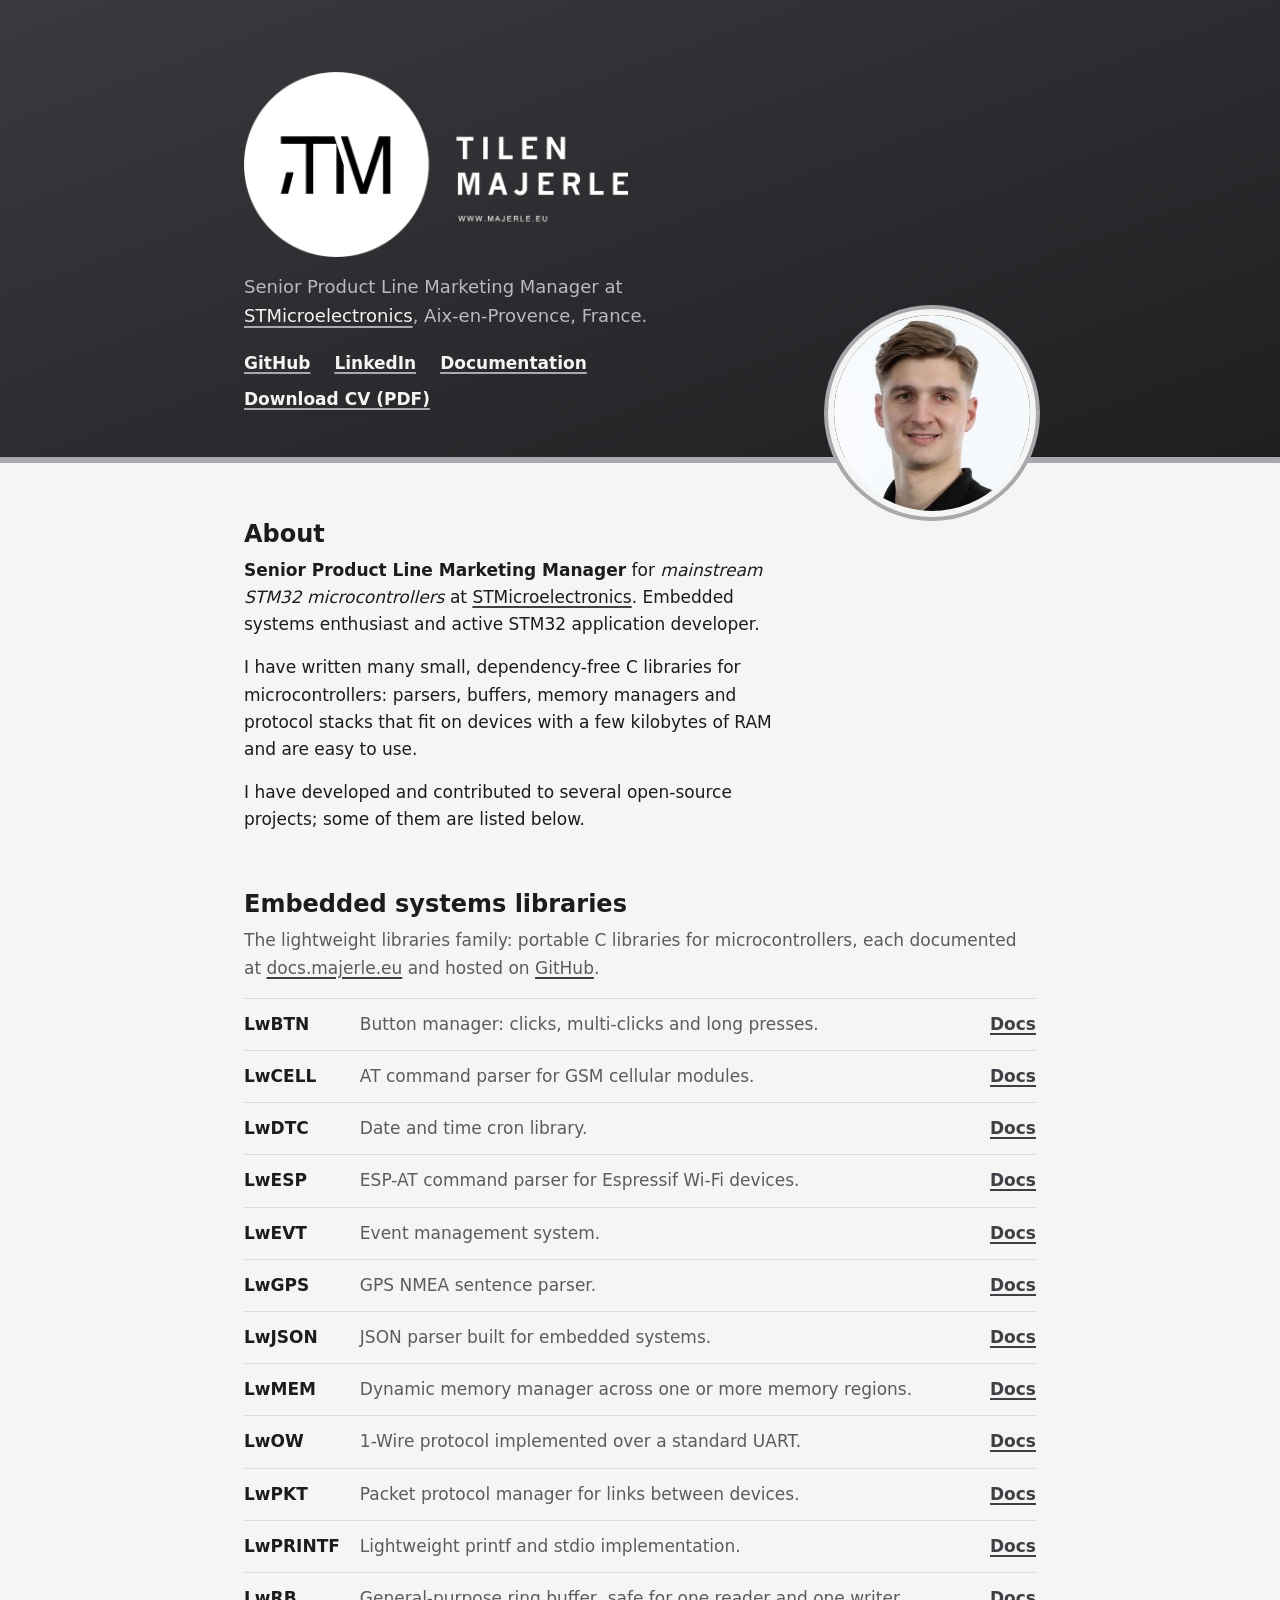
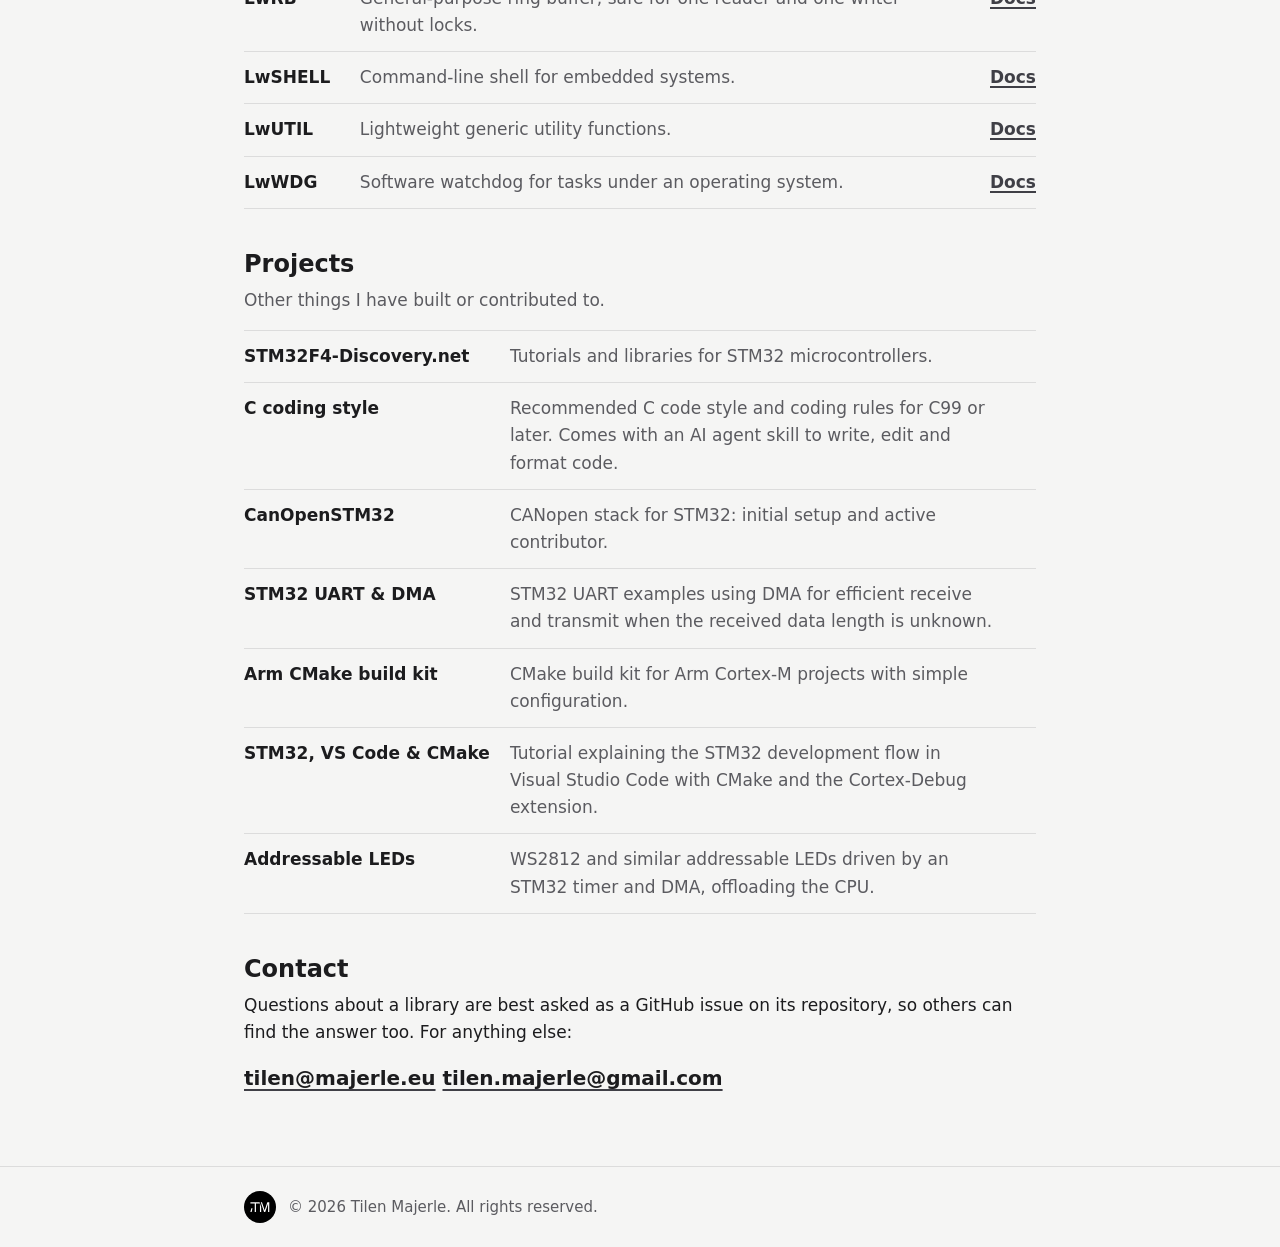
==== index.html @ 7634b10b "First release" ====
<!doctype html>
<html lang="en">
<head>
  <meta charset="utf-8">
  <meta name="viewport" content="width=device-width, initial-scale=1">

  <title>Tilen Majerle – Embedded systems engineer and author of open-source C libraries</title>
  <meta name="description" content="Tilen Majerle, embedded systems engineer at STMicroelectronics and author of the LwRB, LwESP, LwJSON, LwGPS and other lightweight open-source C libraries for microcontrollers.">
  <meta name="author" content="Tilen Majerle">
  <meta name="robots" content="index, follow, max-image-preview:large">
  <link rel="canonical" href="https://majerle.eu/">

  <meta name="theme-color" content="#2b2b2e" media="(prefers-color-scheme: light)">
  <meta name="theme-color" content="#121214" media="(prefers-color-scheme: dark)">
  <meta name="color-scheme" content="light dark">

  <!-- Open Graph / social previews -->
  <meta property="og:type" content="profile">
  <meta property="og:site_name" content="Tilen Majerle">
  <meta property="og:title" content="Tilen Majerle – Embedded systems and open-source C libraries">
  <meta property="og:description" content="Embedded systems engineer at STMicroelectronics. Author of lightweight C libraries for microcontrollers: LwRB, LwESP, LwJSON, LwGPS, LwMEM and more.">
  <meta property="og:url" content="https://majerle.eu/">
  <meta property="og:locale" content="en_US">
  <meta property="profile:first_name" content="Tilen">
  <meta property="profile:last_name" content="Majerle">
  <meta property="og:image" content="https://majerle.eu/img/og-image.png">
  <meta property="og:image:width" content="1200">
  <meta property="og:image:height" content="630">
  <meta property="og:image:alt" content="Tilen Majerle logo">
  <meta name="twitter:card" content="summary_large_image">
  <meta name="twitter:image" content="https://majerle.eu/img/og-image.png">
  <meta name="twitter:title" content="Tilen Majerle – Embedded systems and open-source C libraries">
  <meta name="twitter:description" content="Senior Product Line Marketing Manager for STM32 microcontrollers at STMicroelectronics, author of lightweight open-source C libraries for microcontrollers.">

  <link rel="icon" href="favicon.svg" type="image/svg+xml">
  <link rel="me" href="https://github.com/MaJerle">
  <link rel="me" href="https://www.linkedin.com/in/tilen-majerle-85a6977/">

  <link rel="preconnect" href="https://api.github.com" crossorigin>

  <link rel="preload" href="img/tilen.png" as="image" fetchpriority="high">
  <link rel="stylesheet" href="css/style.css">
  <script src="js/main.js" defer></script>

  <!-- Structured data: tells Google who this page is about and which libraries belong to them -->
  <script type="application/ld+json">
  {
    "@context": "https://schema.org",
    "@graph": [
      {
        "@type": "ProfilePage",
        "@id": "https://majerle.eu/#page",
        "url": "https://majerle.eu/",
        "name": "Tilen Majerle – personal website",
        "inLanguage": "en",
        "dateModified": "2026-10-26",
        "mainEntity": { "@id": "https://majerle.eu/#person" }
      },
      {
        "@type": "Person",
        "@id": "https://majerle.eu/#person",
        "name": "Tilen Majerle",
        "givenName": "Tilen",
        "familyName": "Majerle",
        "url": "https://majerle.eu/",
        "image": "https://majerle.eu/img/tilen.png",
        "jobTitle": "Senior Product Line Marketing Manager",
        "worksFor": {
          "@type": "Organization",
          "name": "STMicroelectronics",
          "url": "https://www.st.com/"
        },
        "workLocation": {
          "@type": "Place",
          "address": {
            "@type": "PostalAddress",
            "addressLocality": "Aix-en-Provence",
            "addressCountry": "FR"
          }
        },
        "nationality": { "@type": "Country", "name": "Slovenia" },
        "knowsAbout": [
          "Embedded systems", "Microcontrollers", "STM32", "C programming",
          "Real-time operating systems", "AT command parsers", "Ring buffers",
          "Memory management", "GPS NMEA parsing", "JSON parsing"
        ],
        "sameAs": [
          "https://github.com/MaJerle",
          "https://www.linkedin.com/in/tilen-majerle-85a6977/",
          "https://docs.majerle.eu/",
          "https://stm32f4-discovery.net/"
        ]
      },
      {
        "@type": "ItemList",
        "@id": "https://majerle.eu/#libraries",
        "name": "Open-source C libraries by Tilen Majerle",
        "itemListElement": [
          { "@type": "ListItem", "position": 1,  "item": { "@type": "SoftwareSourceCode", "name": "LwBTN",    "codeRepository": "https://github.com/MaJerle/lwbtn",    "programmingLanguage": "C", "description": "Button manager for embedded systems",                     "author": { "@id": "https://majerle.eu/#person" } } },
          { "@type": "ListItem", "position": 2,  "item": { "@type": "SoftwareSourceCode", "name": "LwCELL",   "codeRepository": "https://github.com/MaJerle/lwcell",   "programmingLanguage": "C", "description": "AT command parser for GSM cellular modules",               "author": { "@id": "https://majerle.eu/#person" } } },
          { "@type": "ListItem", "position": 3,  "item": { "@type": "SoftwareSourceCode", "name": "LwDTC",    "codeRepository": "https://github.com/MaJerle/lwdtc",    "programmingLanguage": "C", "description": "Date and time cron library for embedded systems",          "author": { "@id": "https://majerle.eu/#person" } } },
          { "@type": "ListItem", "position": 4,  "item": { "@type": "SoftwareSourceCode", "name": "LwESP",    "codeRepository": "https://github.com/MaJerle/lwesp",    "programmingLanguage": "C", "description": "ESP-AT command parser for Espressif Wi-Fi devices",        "author": { "@id": "https://majerle.eu/#person" } } },
          { "@type": "ListItem", "position": 5,  "item": { "@type": "SoftwareSourceCode", "name": "LwEVT",    "codeRepository": "https://github.com/MaJerle/lwevt",    "programmingLanguage": "C", "description": "Event management system",                                  "author": { "@id": "https://majerle.eu/#person" } } },
          { "@type": "ListItem", "position": 6,  "item": { "@type": "SoftwareSourceCode", "name": "LwGPS",    "codeRepository": "https://github.com/MaJerle/lwgps",    "programmingLanguage": "C", "description": "GPS NMEA parser for embedded systems",                     "author": { "@id": "https://majerle.eu/#person" } } },
          { "@type": "ListItem", "position": 7,  "item": { "@type": "SoftwareSourceCode", "name": "LwJSON",   "codeRepository": "https://github.com/MaJerle/lwjson",   "programmingLanguage": "C", "description": "JSON parser for embedded systems",                         "author": { "@id": "https://majerle.eu/#person" } } },
          { "@type": "ListItem", "position": 8,  "item": { "@type": "SoftwareSourceCode", "name": "LwMEM",    "codeRepository": "https://github.com/MaJerle/lwmem",    "programmingLanguage": "C", "description": "Dynamic memory manager for embedded systems",              "author": { "@id": "https://majerle.eu/#person" } } },
          { "@type": "ListItem", "position": 9,  "item": { "@type": "SoftwareSourceCode", "name": "LwOW",     "codeRepository": "https://github.com/MaJerle/lwow",     "programmingLanguage": "C", "description": "1-Wire library over UART",                                 "author": { "@id": "https://majerle.eu/#person" } } },
          { "@type": "ListItem", "position": 10, "item": { "@type": "SoftwareSourceCode", "name": "LwPKT",    "codeRepository": "https://github.com/MaJerle/lwpkt",    "programmingLanguage": "C", "description": "Packet protocol manager for embedded systems",             "author": { "@id": "https://majerle.eu/#person" } } },
          { "@type": "ListItem", "position": 11, "item": { "@type": "SoftwareSourceCode", "name": "LwPRINTF", "codeRepository": "https://github.com/MaJerle/lwprintf", "programmingLanguage": "C", "description": "Lightweight stdio printf implementation",                  "author": { "@id": "https://majerle.eu/#person" } } },
          { "@type": "ListItem", "position": 12, "item": { "@type": "SoftwareSourceCode", "name": "LwRB",     "codeRepository": "https://github.com/MaJerle/lwrb",     "programmingLanguage": "C", "description": "General-purpose ring buffer for embedded systems",          "author": { "@id": "https://majerle.eu/#person" } } },
          { "@type": "ListItem", "position": 13, "item": { "@type": "SoftwareSourceCode", "name": "LwSHELL",  "codeRepository": "https://github.com/MaJerle/lwshell",  "programmingLanguage": "C", "description": "Command-line shell for embedded systems",                  "author": { "@id": "https://majerle.eu/#person" } } },
          { "@type": "ListItem", "position": 14, "item": { "@type": "SoftwareSourceCode", "name": "LwUTIL",   "codeRepository": "https://github.com/MaJerle/lwutil",   "programmingLanguage": "C", "description": "Lightweight generic utility functions",                    "author": { "@id": "https://majerle.eu/#person" } } },
          { "@type": "ListItem", "position": 15, "item": { "@type": "SoftwareSourceCode", "name": "LwWDG",    "codeRepository": "https://github.com/MaJerle/lwwdg",    "programmingLanguage": "C", "description": "Software watchdog for operating systems",                  "author": { "@id": "https://majerle.eu/#person" } } }
        ]
      }
    ]
  }
  </script>
</head>
<body>
  <a class="skip-link" href="#main">Skip to content</a>

  <header class="hero">
    <div class="wrap hero-grid">
      <img class="hero-photo" src="img/tilen.png" alt="Portrait of Tilen Majerle"
           width="320" height="320" fetchpriority="high" decoding="async">
      <div class="hero-text">
        <h1 class="hero-name">
          <img class="hero-logo" src="img/logo-full.png" alt="Tilen Majerle" width="800" height="385">
        </h1>
        <p class="hero-role">
          Senior Product Line Marketing Manager at
          <a href="https://www.st.com/" rel="noopener">STMicroelectronics</a>,
          Aix-en-Provence, France.
        </p>
        <nav class="hero-links" aria-label="Profiles">
          <ul>
            <li><a href="https://github.com/MaJerle" rel="me noopener">GitHub</a></li>
            <li><a href="https://www.linkedin.com/in/tilen-majerle-85a6977/" rel="me noopener">LinkedIn</a></li>
            <li><a href="https://docs.majerle.eu/">Documentation</a></li>
            <li><a href="cv/cv_majerle_tilen.pdf" type="application/pdf">Download CV (PDF)</a></li>
          </ul>
        </nav>
      </div>
    </div>
  </header>

  <main id="main">
    <section class="wrap about" aria-labelledby="about-title">
      <h2 id="about-title">About</h2>
      <p>
        <b>Senior Product Line Marketing Manager</b> for <i>mainstream STM32 microcontrollers</i> at
        <a href="https://www.st.com/" target="_blank" rel="noopener">STMicroelectronics</a>.
        Embedded systems enthusiast and active STM32 application developer.
      </p>
      <p>
        I have written many small, dependency-free C libraries for microcontrollers: parsers, buffers,
        memory managers and protocol stacks that fit on devices with a few kilobytes of RAM and are easy to use.
      </p>
      <p>
        I have developed and contributed to several open-source projects; some of them are listed below.
      </p>
    </section>

    <section class="wrap libraries" aria-labelledby="libraries-title">
      <div class="section-head">
        <h2 id="libraries-title">Embedded systems libraries</h2>
        <p class="stars-total" hidden></p>
      </div>
      <p class="section-intro">
        The lightweight libraries family: portable C libraries for microcontrollers, each documented
        at <a href="https://docs.majerle.eu/">docs.majerle.eu</a> and hosted on <a href="https://github.com/MaJerle">GitHub</a>.
      </p>

      <!-- Keep alphabetical. Every GitHub link needs a .repo-stars with data-repo="owner/name". -->
      <ul class="repo-list">
        <li class="repo" data-name="lwbtn">
          <a class="repo-name" target="_blank" rel="noopener" href="https://github.com/MaJerle/lwbtn">LwBTN</a>
          <p class="repo-desc">Button manager: clicks, multi-clicks and long presses.</p>
          <span class="repo-stars" data-repo="MaJerle/lwbtn"></span>
          <a class="repo-docs" href="https://docs.majerle.eu/projects/lwbtn/en/latest/" aria-label="LwBTN documentation">Docs</a>
        </li>
        <li class="repo" data-name="lwcell">
          <a class="repo-name" target="_blank" rel="noopener" href="https://github.com/MaJerle/lwcell">LwCELL</a>
          <p class="repo-desc">AT command parser for GSM cellular modules.</p>
          <span class="repo-stars" data-repo="MaJerle/lwcell"></span>
          <a class="repo-docs" href="https://docs.majerle.eu/projects/lwcell/en/latest/" aria-label="LwCELL documentation">Docs</a>
        </li>
        <li class="repo" data-name="lwdtc">
          <a class="repo-name" target="_blank" rel="noopener" href="https://github.com/MaJerle/lwdtc">LwDTC</a>
          <p class="repo-desc">Date and time cron library.</p>
          <span class="repo-stars" data-repo="MaJerle/lwdtc"></span>
          <a class="repo-docs" href="https://docs.majerle.eu/projects/lwdtc/en/latest/" aria-label="LwDTC documentation">Docs</a>
        </li>
        <li class="repo" data-name="lwesp">
          <a class="repo-name" target="_blank" rel="noopener" href="https://github.com/MaJerle/lwesp">LwESP</a>
          <p class="repo-desc">ESP-AT command parser for Espressif Wi-Fi devices.</p>
          <span class="repo-stars" data-repo="MaJerle/lwesp"></span>
          <a class="repo-docs" href="https://docs.majerle.eu/projects/lwesp/en/latest/" aria-label="LwESP documentation">Docs</a>
        </li>
        <li class="repo" data-name="lwevt">
          <a class="repo-name" target="_blank" rel="noopener" href="https://github.com/MaJerle/lwevt">LwEVT</a>
          <p class="repo-desc">Event management system.</p>
          <span class="repo-stars" data-repo="MaJerle/lwevt"></span>
          <a class="repo-docs" href="https://docs.majerle.eu/projects/lwevt/en/latest/" aria-label="LwEVT documentation">Docs</a>
        </li>
        <li class="repo" data-name="lwgps">
          <a class="repo-name" target="_blank" rel="noopener" href="https://github.com/MaJerle/lwgps">LwGPS</a>
          <p class="repo-desc">GPS NMEA sentence parser.</p>
          <span class="repo-stars" data-repo="MaJerle/lwgps"></span>
          <a class="repo-docs" href="https://docs.majerle.eu/projects/lwgps/en/latest/" aria-label="LwGPS documentation">Docs</a>
        </li>
        <li class="repo" data-name="lwjson">
          <a class="repo-name" target="_blank" rel="noopener" href="https://github.com/MaJerle/lwjson">LwJSON</a>
          <p class="repo-desc">JSON parser built for embedded systems.</p>
          <span class="repo-stars" data-repo="MaJerle/lwjson"></span>
          <a class="repo-docs" href="https://docs.majerle.eu/projects/lwjson/en/latest/" aria-label="LwJSON documentation">Docs</a>
        </li>
        <li class="repo" data-name="lwmem">
          <a class="repo-name" target="_blank" rel="noopener" href="https://github.com/MaJerle/lwmem">LwMEM</a>
          <p class="repo-desc">Dynamic memory manager across one or more memory regions.</p>
          <span class="repo-stars" data-repo="MaJerle/lwmem"></span>
          <a class="repo-docs" href="https://docs.majerle.eu/projects/lwmem/en/latest/" aria-label="LwMEM documentation">Docs</a>
        </li>
        <li class="repo" data-name="lwow">
          <a class="repo-name" target="_blank" rel="noopener" href="https://github.com/MaJerle/lwow">LwOW</a>
          <p class="repo-desc">1-Wire protocol implemented over a standard UART.</p>
          <span class="repo-stars" data-repo="MaJerle/lwow"></span>
          <a class="repo-docs" href="https://docs.majerle.eu/projects/lwow/en/latest/" aria-label="LwOW documentation">Docs</a>
        </li>
        <li class="repo" data-name="lwpkt">
          <a class="repo-name" target="_blank" rel="noopener" href="https://github.com/MaJerle/lwpkt">LwPKT</a>
          <p class="repo-desc">Packet protocol manager for links between devices.</p>
          <span class="repo-stars" data-repo="MaJerle/lwpkt"></span>
          <a class="repo-docs" href="https://docs.majerle.eu/projects/lwpkt/en/latest/" aria-label="LwPKT documentation">Docs</a>
        </li>
        <li class="repo" data-name="lwprintf">
          <a class="repo-name" target="_blank" rel="noopener" href="https://github.com/MaJerle/lwprintf">LwPRINTF</a>
          <p class="repo-desc">Lightweight printf and stdio implementation.</p>
          <span class="repo-stars" data-repo="MaJerle/lwprintf"></span>
          <a class="repo-docs" href="https://docs.majerle.eu/projects/lwprintf/en/latest/" aria-label="LwPRINTF documentation">Docs</a>
        </li>
        <li class="repo" data-name="lwrb">
          <a class="repo-name" target="_blank" rel="noopener" href="https://github.com/MaJerle/lwrb">LwRB</a>
          <p class="repo-desc">General-purpose ring buffer, safe for one reader and one writer without locks.</p>
          <span class="repo-stars" data-repo="MaJerle/lwrb"></span>
          <a class="repo-docs" href="https://docs.majerle.eu/projects/lwrb/en/latest/" aria-label="LwRB documentation">Docs</a>
        </li>
        <li class="repo" data-name="lwshell">
          <a class="repo-name" target="_blank" rel="noopener" href="https://github.com/MaJerle/lwshell">LwSHELL</a>
          <p class="repo-desc">Command-line shell for embedded systems.</p>
          <span class="repo-stars" data-repo="MaJerle/lwshell"></span>
          <a class="repo-docs" href="https://docs.majerle.eu/projects/lwshell/en/latest/" aria-label="LwSHELL documentation">Docs</a>
        </li>
        <li class="repo" data-name="lwutil">
          <a class="repo-name" target="_blank" rel="noopener" href="https://github.com/MaJerle/lwutil">LwUTIL</a>
          <p class="repo-desc">Lightweight generic utility functions.</p>
          <span class="repo-stars" data-repo="MaJerle/lwutil"></span>
          <a class="repo-docs" href="https://docs.majerle.eu/projects/lwutil/en/latest/" aria-label="LwUTIL documentation">Docs</a>
        </li>
        <li class="repo" data-name="lwwdg">
          <a class="repo-name" target="_blank" rel="noopener" href="https://github.com/MaJerle/lwwdg">LwWDG</a>
          <p class="repo-desc">Software watchdog for tasks under an operating system.</p>
          <span class="repo-stars" data-repo="MaJerle/lwwdg"></span>
          <a class="repo-docs" href="https://docs.majerle.eu/projects/lwwdg/en/latest/" aria-label="LwWDG documentation">Docs</a>
        </li>
      </ul>
    </section>

    <section class="wrap projects" aria-labelledby="projects-title">
      <div class="section-head">
        <h2 id="projects-title">Projects</h2>
        <p class="stars-total" hidden></p>
      </div>
      <p class="section-intro">Other things I have built or contributed to.</p>
      <ul class="repo-list">
        <li class="repo">
          <a class="repo-name" target="_blank" rel="noopener" href="https://stm32f4-discovery.net/">STM32F4-Discovery.net</a>
          <p class="repo-desc">Tutorials and libraries for STM32 microcontrollers.</p>
        </li>
        <li class="repo">
          <a class="repo-name" target="_blank" rel="noopener" href="https://github.com/MaJerle/c-code-style">C coding style</a>
          <p class="repo-desc">Recommended C code style and coding rules for C99 or later. Comes with an AI agent skill to write, edit and format code.</p>
          <span class="repo-stars" data-repo="MaJerle/c-code-style"></span>
        </li>
        <li class="repo">
          <a class="repo-name" target="_blank" rel="noopener" href="https://github.com/CANopenNode/CanOpenSTM32">CanOpenSTM32</a>
          <p class="repo-desc">CANopen stack for STM32: initial setup and active contributor.</p>
          <span class="repo-stars" data-repo="CANopenNode/CanOpenSTM32"></span>
        </li>
        <li class="repo">
          <a class="repo-name" target="_blank" rel="noopener" href="https://github.com/MaJerle/stm32-usart-uart-dma-rx-tx">STM32 UART &amp; DMA</a>
          <p class="repo-desc">STM32 UART examples using DMA for efficient receive and transmit when the received data length is unknown.</p>
          <span class="repo-stars" data-repo="MaJerle/stm32-usart-uart-dma-rx-tx"></span>
        </li>
        <li class="repo">
          <a class="repo-name" target="_blank" rel="noopener" href="https://github.com/MaJerle/arm-build-kit">Arm CMake build kit</a>
          <p class="repo-desc">CMake build kit for Arm Cortex-M projects with simple configuration.</p>
          <span class="repo-stars" data-repo="MaJerle/arm-build-kit"></span>
        </li>
        <li class="repo">
          <a class="repo-name" target="_blank" rel="noopener" href="https://github.com/MaJerle/stm32-cube-cmake-vscode">STM32, VS Code &amp; CMake</a>
          <p class="repo-desc">Tutorial explaining the STM32 development flow in Visual Studio Code with CMake and the Cortex-Debug extension.</p>
          <span class="repo-stars" data-repo="MaJerle/stm32-cube-cmake-vscode"></span>
        </li>
        <li class="repo">
          <a class="repo-name" target="_blank" rel="noopener" href="https://github.com/MaJerle/stm32-ws2811-ws2812-ws2812b-ws281x-tim-pwm-dma-timer">Addressable LEDs</a>
          <p class="repo-desc">WS2812 and similar addressable LEDs driven by an STM32 timer and DMA, offloading the CPU.</p>
          <span class="repo-stars" data-repo="MaJerle/stm32-ws2811-ws2812-ws2812b-ws281x-tim-pwm-dma-timer"></span>
        </li>
      </ul>
    </section>



    <section class="wrap contact" aria-labelledby="contact-title">
      <h2 id="contact-title">Contact</h2>
      <p>
        Questions about a library are best asked as a GitHub issue on its repository, so others can find the answer too.
        For anything else:
      </p>
      <p class="email">
        <span class="js-email" data-user="tilen" data-domain="majerle.eu">tilen [at] majerle.eu</span>
        <span class="js-email" data-user="tilen.majerle" data-domain="gmail.com">tilen.majerle [at] gmail.com</span>
      </p>
    </section>
  </main>

  <footer class="footer">
    <div class="wrap footer-row">
      <img class="footer-logo" src="img/logo-mark.svg" alt="" width="32" height="32">
      <p>© 2026 Tilen Majerle. All rights reserved.</p>
    </div>
  </footer>
</body>
</html>
---- css/style.css ----
/* Palette: graphite band, silver accent, warm-neutral greys */
:root {
  --bg: #f5f5f4;
  --surface: #ffffff;
  --ink: #1c1c1e;
  --muted: #5b5b60;
  --rule: #dcdcdc;
  --band: #2b2b2e;
  --band-top: #3a3a3e;
  --band-bottom: #1f1f22;
  --band-ink: #f4f4f5;
  --band-muted: #b9b9be;
  --band-accent: #a8a8ad;   /* rule and ring on the graphite band */
  --accent: #3f3f46;        /* link underlines, stars on light background */
  --chip: rgb(28 28 30 / 6%);
  --focus: #52525b;
  --logo-filter: none;      /* logo artwork is black on transparent */

  --font: system-ui, -apple-system, "Segoe UI", Roboto, "Helvetica Neue", Arial, sans-serif;
  --measure: 52rem;
  color-scheme: light dark;
}

@media (prefers-color-scheme: dark) {
  :root:not([data-theme="light"]) {
    --bg: #121214;
    --surface: #1b1b1e;
    --ink: #ececee;
    --muted: #a1a1a8;
    --rule: #2e2e33;
    --band-top: #2a2a2e;
    --band-bottom: #161618;
    --accent: #d4d4d8;
    --chip: rgb(236 236 238 / 8%);
    --focus: #d4d4d8;
    --logo-filter: invert(1);
  }
}

:root[data-theme="dark"] {
  --bg: #121214;
  --surface: #1b1b1e;
  --ink: #ececee;
  --muted: #a1a1a8;
  --rule: #2e2e33;
  --band-top: #2a2a2e;
  --band-bottom: #161618;
  --accent: #d4d4d8;
  --chip: rgb(236 236 238 / 8%);
  --focus: #d4d4d8;
  --logo-filter: invert(1);
}

*,
*::before,
*::after {
  box-sizing: border-box;
}

html {
  -webkit-text-size-adjust: 100%;
}

body {
  margin: 0;
  background: var(--bg);
  color: var(--ink);
  font-family: var(--font);
  font-size: 1.0625rem;
  line-height: 1.6;
}

img {
  max-width: 100%;
}

a {
  color: inherit;
  text-decoration-color: var(--accent);
  text-decoration-thickness: 2px;
  text-underline-offset: 0.2em;
}

a:hover {
  text-decoration-color: currentColor;
}

a:focus-visible {
  outline: 3px solid var(--focus);
  outline-offset: 3px;
  border-radius: 2px;
}

.wrap {
  max-width: var(--measure);
  margin-inline: auto;
  padding-inline: 1.25rem;
}

.skip-link {
  position: absolute;
  left: 1rem;
  top: -3rem;
  padding: 0.5rem 0.75rem;
  background: var(--surface);
  color: var(--ink);
  z-index: 10;
}

.skip-link:focus {
  top: 1rem;
}

/* ---------- Hero ----------
   Graphite band with the portrait sitting on the silver rule on wide screens. */
.hero {
  background: var(--band);
  background-image: linear-gradient(160deg, var(--band-top), var(--band-bottom));
  color: var(--band-ink);
  border-bottom: 6px solid var(--band-accent);
  padding-block: clamp(2.25rem, 7vw, 4.5rem) 2.25rem;
}

.hero-grid {
  display: grid;
  grid-template-columns: minmax(0, 1fr);   /* let the logo shrink on phones */
  gap: 1.25rem;
  justify-items: start;
}

.hero-text {
  width: 100%;
}

.hero-photo {
  width: 8rem;
  aspect-ratio: 1;
  height: auto;
  object-fit: cover;
  border-radius: 50%;
  border: 4px solid var(--band-accent);
  background: var(--band);
}

.hero-name {
  margin: 0;
  line-height: 1;
}

/* The logo artwork is black; the band is always dark, so always invert it. */
.hero-logo {
  display: block;
  width: min(24rem, 100%);
  height: auto;
  filter: invert(1);
}

.hero-role {
  margin: 1rem 0 0;
  font-size: 1.125rem;
  color: var(--band-muted);
  max-width: 34rem;
}

.hero-role a {
  color: var(--band-ink);
}

.hero a {
  text-decoration-color: var(--band-accent);
}

.hero a:focus-visible {
  outline-color: var(--band-accent);
}

.hero-links ul {
  list-style: none;
  margin: 1.25rem 0 0;
  padding: 0;
  display: flex;
  flex-wrap: wrap;
  gap: 0.5rem 1.5rem;
  font-weight: 600;
}

@media (min-width: 46rem) {
  .hero {
    padding-bottom: 2.75rem;
  }

  .hero-grid {
    grid-template-columns: minmax(0, 1fr) 13rem;
    align-items: end;
    gap: 2.5rem;
  }

  .hero-text {
    grid-column: 1;
    grid-row: 1;
  }

  .hero-photo {
    grid-column: 2;
    grid-row: 1;
    width: 13rem;
    margin-bottom: -6.5rem;            /* drop through the silver rule */
    border: 6px solid var(--bg);       /* cut-out ring in the page colour */
    box-shadow: 0 0 0 4px var(--band-accent);
    position: relative;
  }
}

/* ---------- Sections ---------- */
main {
  padding-block: 1.5rem 3rem;
}

main section {
  padding-block: 2rem 0.5rem;
}

h2 {
  margin: 0 0 0.5rem;
  font-size: 1.5rem;
  line-height: 1.25;
  font-weight: 750;
}

p {
  margin: 0 0 1rem;
}

.about p {
  max-width: 34rem;   /* clears the portrait on wide screens */
}

.section-head {
  display: flex;
  flex-wrap: wrap;
  align-items: baseline;
  justify-content: space-between;
  gap: 0 1rem;
}

.section-intro {
  color: var(--muted);
}

.stars-total {
  margin: 0 0 0.5rem;
  font-weight: 600;
  color: var(--accent);
  font-variant-numeric: tabular-nums;
}

/* ---------- Repository lists ----------
   One grid per list; rows use subgrid so names, stars and docs links line up
   in columns whatever the name length. */
.repo-list {
  list-style: none;
  margin: 0;
  padding: 0;
  display: grid;
  grid-template-columns: max-content 1fr auto auto;
  column-gap: 1.25rem;
  border-top: 1px solid var(--rule);
}

.repo {
  grid-column: 1 / -1;
  display: grid;
  grid-template-columns: subgrid;
  align-items: baseline;
  padding: 0.75rem 0;
  border-bottom: 1px solid var(--rule);
}

.repo-name {
  grid-column: 1;
  font-weight: 700;
  text-decoration: none;
}

.repo-name:hover {
  text-decoration: underline;
  text-decoration-color: var(--accent);
}

.repo-desc {
  grid-column: 2;
  margin: 0;
  color: var(--muted);
}

.repo-stars {
  grid-column: 3;
  font-variant-numeric: tabular-nums;
  font-size: 0.9375rem;
  font-weight: 600;
  color: var(--accent);
  white-space: nowrap;
  text-align: right;
}

/* Star pinned left, number pinned right; all pills share the column width. */
.repo-stars:not(:empty) {
  display: flex;
  justify-content: space-between;
  gap: 0.4rem;
  padding: 0.05rem 0.6rem;
  border-radius: 999px;
  background: var(--chip);
}

.repo-stars-icon {
  opacity: 0.8;
}

.repo-docs {
  grid-column: 4;
  font-weight: 600;
  color: var(--accent);
  white-space: nowrap;
}

/* Phone: name, stars and docs on the first line, description below it. */
@media (max-width: 36rem) {
  .repo-list {
    grid-template-columns: 1fr auto auto;
    column-gap: 1rem;
  }

  .repo-name {
    grid-column: 1;
    grid-row: 1;
    font-size: 1.125rem;
  }

  .repo-stars {
    grid-column: 2;
    grid-row: 1;
  }

  .repo-docs {
    grid-column: 3;
    grid-row: 1;
  }

  .repo-desc {
    grid-column: 1 / -1;
    grid-row: 2;
    margin-top: 0.15rem;
    color: var(--ink);
  }
}

.email {
  font-size: 1.25rem;
  font-weight: 650;
  overflow-wrap: anywhere;
}

.footer {
  border-top: 1px solid var(--rule);
  color: var(--muted);
  font-size: 0.9375rem;
  padding-block: 1.5rem;
}

.footer-row {
  display: flex;
  align-items: center;
  gap: 0.75rem;
}

.footer-logo {
  width: 2rem;
  height: 2rem;
  filter: var(--logo-filter);
}

.footer p {
  margin: 0;
}

@media (prefers-reduced-motion: reduce) {
  * {
    transition: none !important;
    animation: none !important;
  }
}
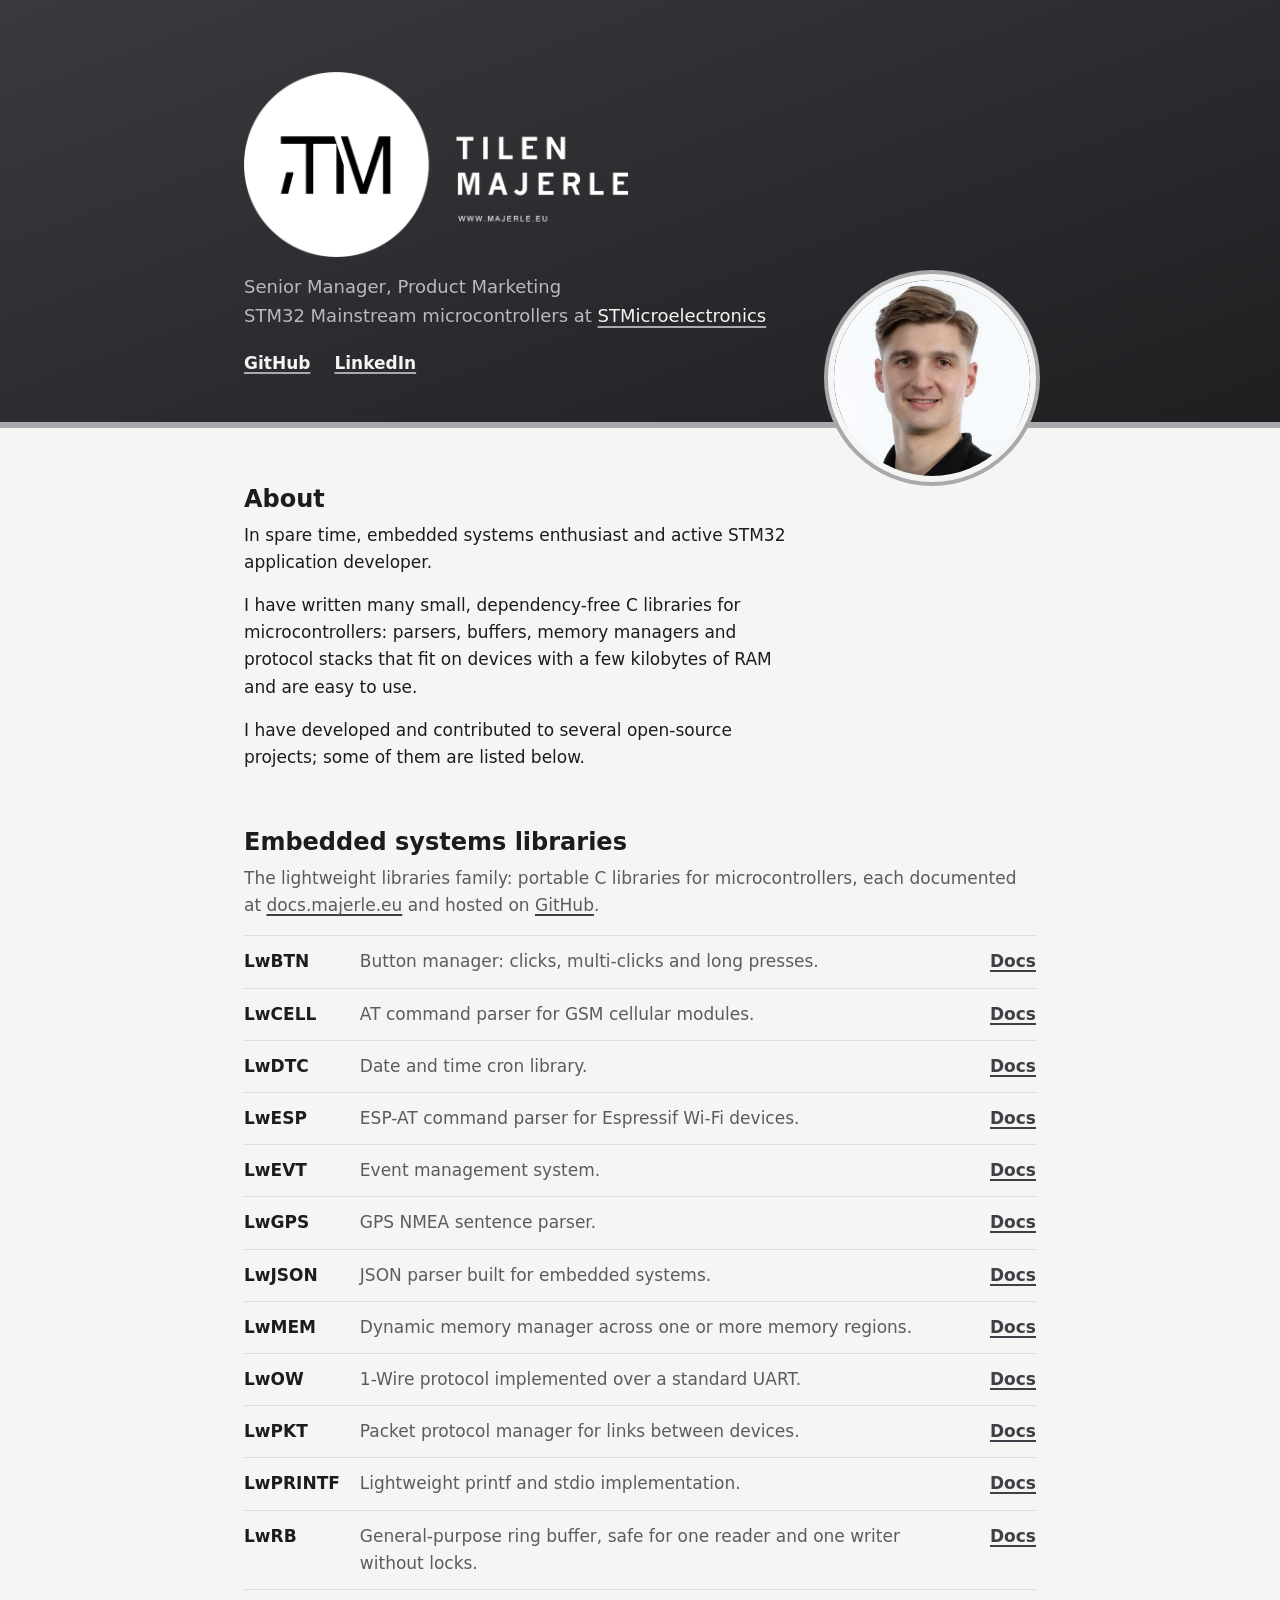
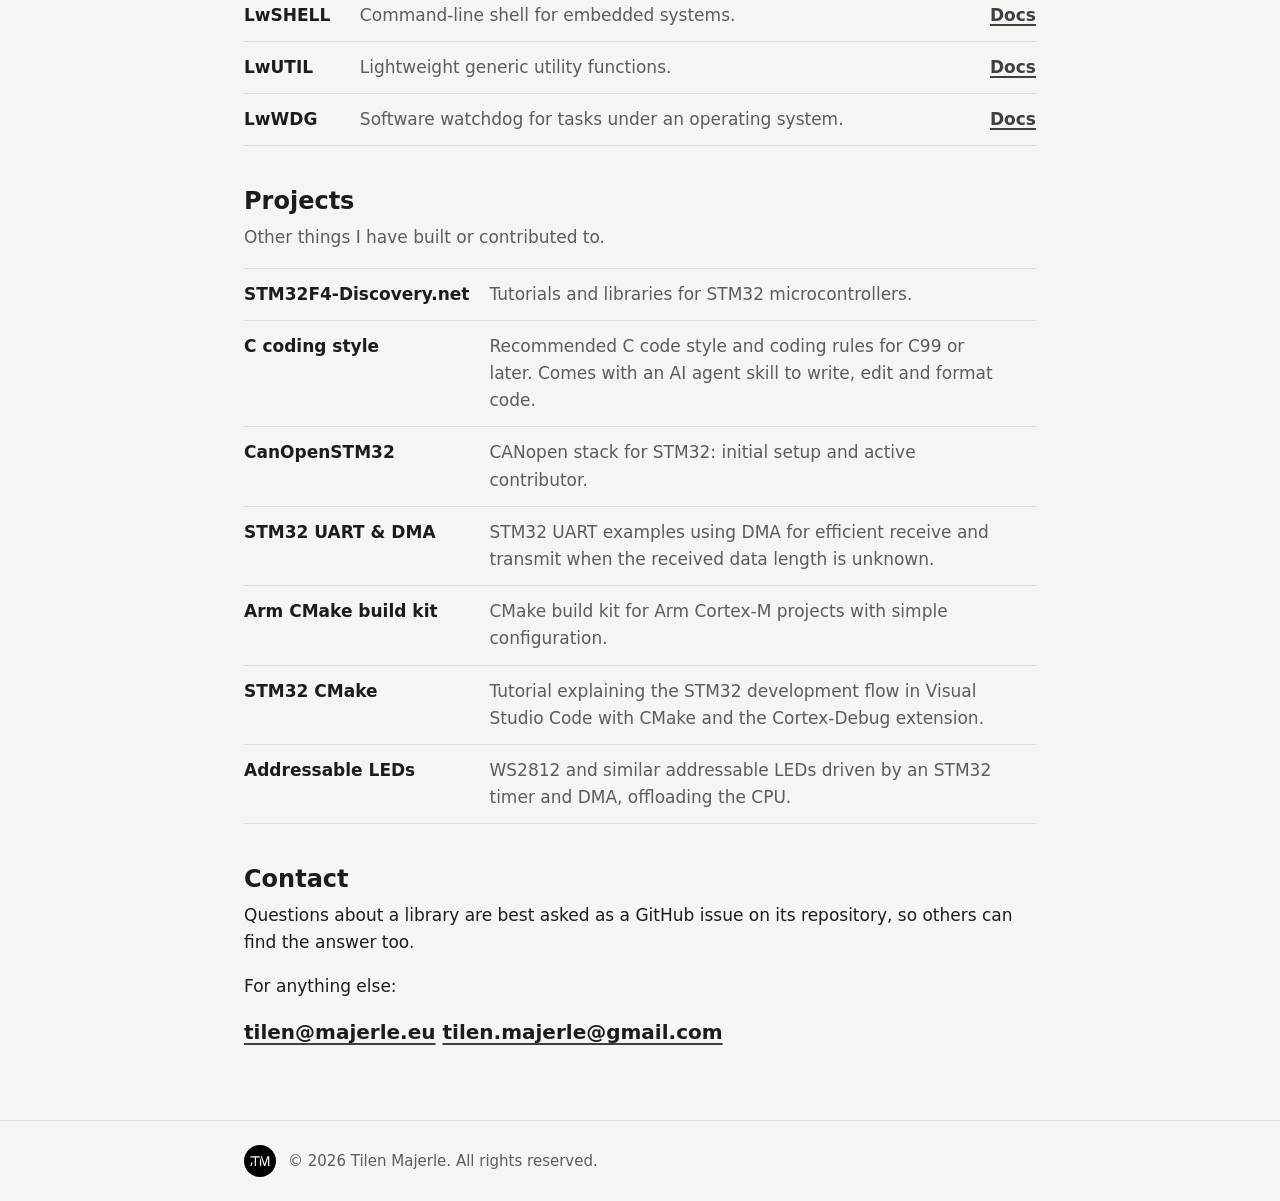
==== commit f06c99f2: "change links and text" ====
--- a/index.html
+++ b/index.html
@@ -74,7 +74,7 @@
           "@type": "Place",
           "address": {
             "@type": "PostalAddress",
-            "addressLocality": "Aix-en-Provence",
+            "addressLocality": "",
             "addressCountry": "FR"
           }
         },
@@ -107,9 +107,9 @@
           { "@type": "ListItem", "position": 9,  "item": { "@type": "SoftwareSourceCode", "name": "LwOW",     "codeRepository": "https://github.com/MaJerle/lwow",     "programmingLanguage": "C", "description": "1-Wire library over UART",                                 "author": { "@id": "https://majerle.eu/#person" } } },
           { "@type": "ListItem", "position": 10, "item": { "@type": "SoftwareSourceCode", "name": "LwPKT",    "codeRepository": "https://github.com/MaJerle/lwpkt",    "programmingLanguage": "C", "description": "Packet protocol manager for embedded systems",             "author": { "@id": "https://majerle.eu/#person" } } },
           { "@type": "ListItem", "position": 11, "item": { "@type": "SoftwareSourceCode", "name": "LwPRINTF", "codeRepository": "https://github.com/MaJerle/lwprintf", "programmingLanguage": "C", "description": "Lightweight stdio printf implementation",                  "author": { "@id": "https://majerle.eu/#person" } } },
-          { "@type": "ListItem", "position": 12, "item": { "@type": "SoftwareSourceCode", "name": "LwRB",     "codeRepository": "https://github.com/MaJerle/lwrb",     "programmingLanguage": "C", "description": "General-purpose ring buffer for embedded systems",          "author": { "@id": "https://majerle.eu/#person" } } },
+          { "@type": "ListItem", "position": 12, "item": { "@type": "SoftwareSourceCode", "name": "LwRB",     "codeRepository": "https://github.com/MaJerle/lwrb",     "programmingLanguage": "C", "description": "General-purpose ring buffer for embedded systems",         "author": { "@id": "https://majerle.eu/#person" } } },
           { "@type": "ListItem", "position": 13, "item": { "@type": "SoftwareSourceCode", "name": "LwSHELL",  "codeRepository": "https://github.com/MaJerle/lwshell",  "programmingLanguage": "C", "description": "Command-line shell for embedded systems",                  "author": { "@id": "https://majerle.eu/#person" } } },
-          { "@type": "ListItem", "position": 14, "item": { "@type": "SoftwareSourceCode", "name": "LwUTIL",   "codeRepository": "https://github.com/MaJerle/lwutil",   "programmingLanguage": "C", "description": "Lightweight generic utility functions",                    "author": { "@id": "https://majerle.eu/#person" } } },
+          { "@type": "ListItem", "position": 14, "item": { "@type": "SoftwareSourceCode", "name": "LwUTIL",   "codeRepository": "https://github.com/MaJerle/lwutil",   "programmingLanguage": "C", "description": "Lightweight various generic utility functions",            "author": { "@id": "https://majerle.eu/#person" } } },
           { "@type": "ListItem", "position": 15, "item": { "@type": "SoftwareSourceCode", "name": "LwWDG",    "codeRepository": "https://github.com/MaJerle/lwwdg",    "programmingLanguage": "C", "description": "Software watchdog for operating systems",                  "author": { "@id": "https://majerle.eu/#person" } } }
         ]
       }
@@ -129,16 +129,13 @@
           <img class="hero-logo" src="img/logo-full.png" alt="Tilen Majerle" width="800" height="385">
         </h1>
         <p class="hero-role">
-          Senior Product Line Marketing Manager at
-          <a href="https://www.st.com/" rel="noopener">STMicroelectronics</a>,
-          Aix-en-Provence, France.
+          Senior Manager, Product Marketing<br/>STM32 Mainstream microcontrollers at
+          <a href="https://www.st.com/" rel="noopener">STMicroelectronics</a>
         </p>
         <nav class="hero-links" aria-label="Profiles">
           <ul>
-            <li><a href="https://github.com/MaJerle" rel="me noopener">GitHub</a></li>
-            <li><a href="https://www.linkedin.com/in/tilen-majerle-85a6977/" rel="me noopener">LinkedIn</a></li>
-            <li><a href="https://docs.majerle.eu/">Documentation</a></li>
-            <li><a href="cv/cv_majerle_tilen.pdf" type="application/pdf">Download CV (PDF)</a></li>
+            <li><a href="https://github.com/MaJerle" rel="me noopener" target="_blank">GitHub</a></li>
+            <li><a href="https://www.linkedin.com/in/tilen-majerle-85a6977/" rel="me noopener" target="_blank">LinkedIn</a></li>
           </ul>
         </nav>
       </div>
@@ -149,9 +146,7 @@
     <section class="wrap about" aria-labelledby="about-title">
       <h2 id="about-title">About</h2>
       <p>
-        <b>Senior Product Line Marketing Manager</b> for <i>mainstream STM32 microcontrollers</i> at
-        <a href="https://www.st.com/" target="_blank" rel="noopener">STMicroelectronics</a>.
-        Embedded systems enthusiast and active STM32 application developer.
+        In spare time, embedded systems enthusiast and active STM32 application developer.
       </p>
       <p>
         I have written many small, dependency-free C libraries for microcontrollers: parsers, buffers,
@@ -299,7 +294,7 @@
           <span class="repo-stars" data-repo="MaJerle/arm-build-kit"></span>
         </li>
         <li class="repo">
-          <a class="repo-name" target="_blank" rel="noopener" href="https://github.com/MaJerle/stm32-cube-cmake-vscode">STM32, VS Code &amp; CMake</a>
+          <a class="repo-name" target="_blank" rel="noopener" href="https://github.com/MaJerle/stm32-cube-cmake-vscode">STM32 CMake</a>
           <p class="repo-desc">Tutorial explaining the STM32 development flow in Visual Studio Code with CMake and the Cortex-Debug extension.</p>
           <span class="repo-stars" data-repo="MaJerle/stm32-cube-cmake-vscode"></span>
         </li>
@@ -317,8 +312,8 @@
       <h2 id="contact-title">Contact</h2>
       <p>
         Questions about a library are best asked as a GitHub issue on its repository, so others can find the answer too.
-        For anything else:
-      </p>
+      </p>
+      <p>For anything else:</p>
       <p class="email">
         <span class="js-email" data-user="tilen" data-domain="majerle.eu">tilen [at] majerle.eu</span>
         <span class="js-email" data-user="tilen.majerle" data-domain="gmail.com">tilen.majerle [at] gmail.com</span>
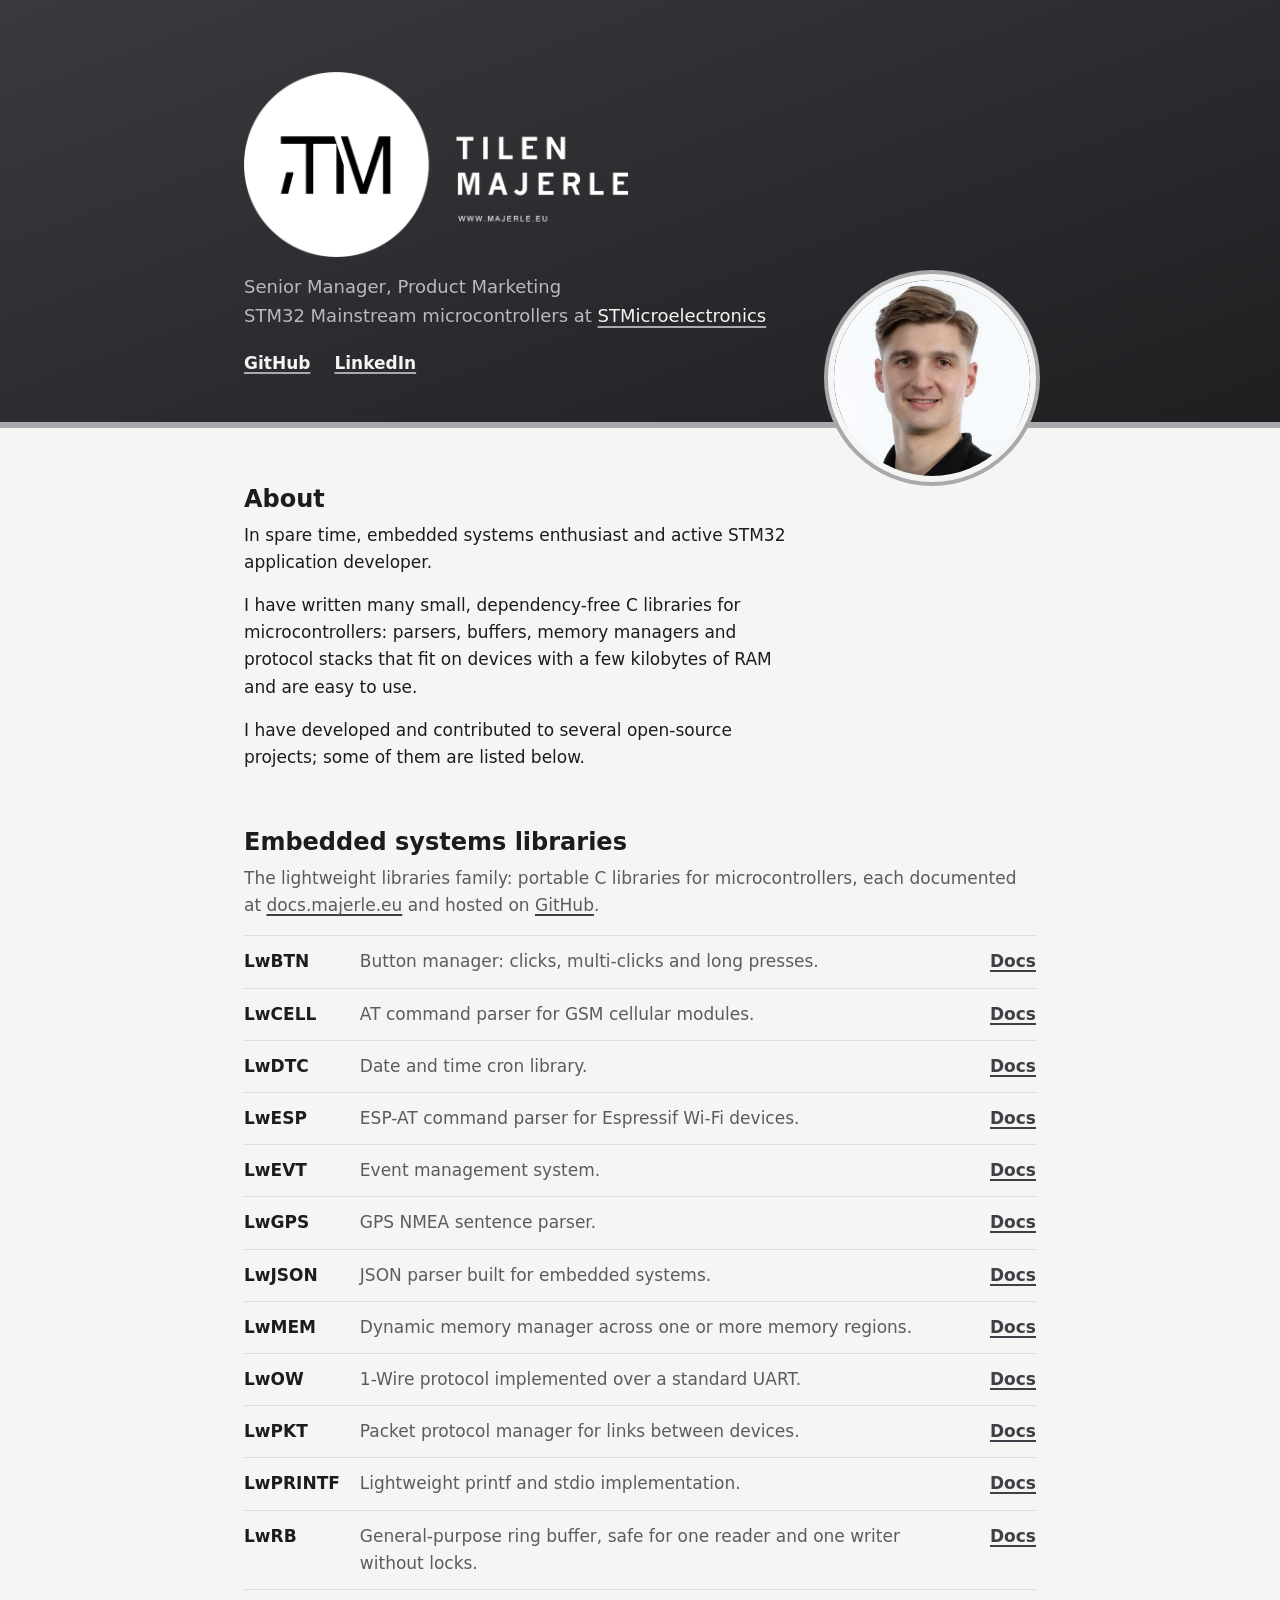
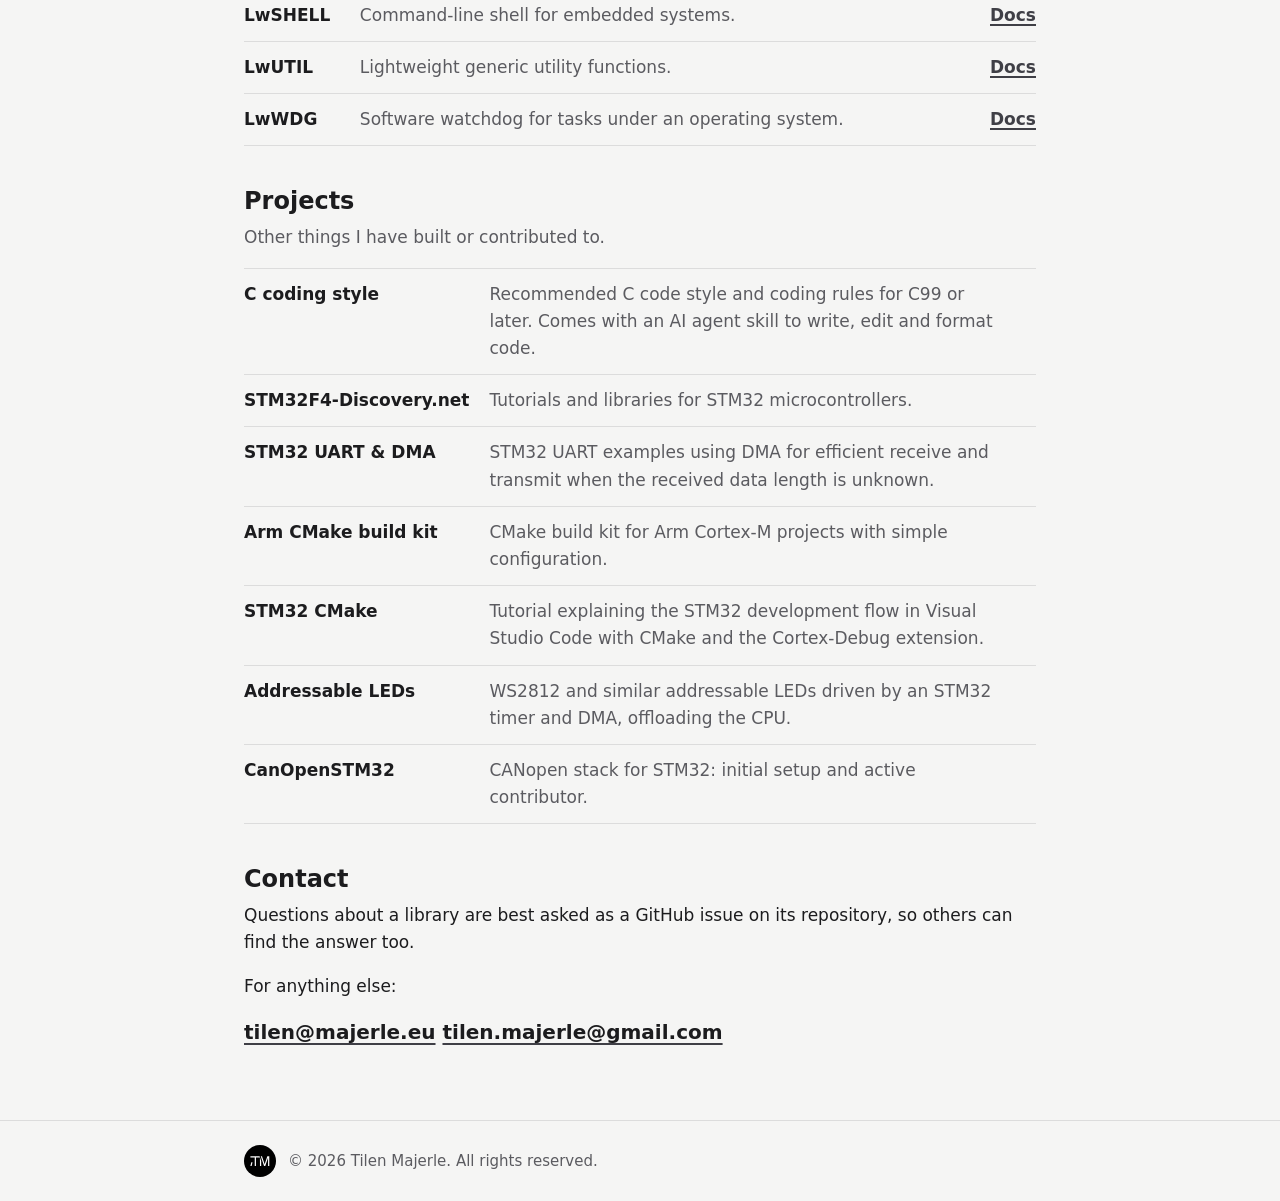
==== commit f97353b4: "change order" ====
--- a/index.html
+++ b/index.html
@@ -270,38 +270,38 @@
       <p class="section-intro">Other things I have built or contributed to.</p>
       <ul class="repo-list">
         <li class="repo">
-          <a class="repo-name" target="_blank" rel="noopener" href="https://stm32f4-discovery.net/">STM32F4-Discovery.net</a>
-          <p class="repo-desc">Tutorials and libraries for STM32 microcontrollers.</p>
-        </li>
-        <li class="repo">
           <a class="repo-name" target="_blank" rel="noopener" href="https://github.com/MaJerle/c-code-style">C coding style</a>
           <p class="repo-desc">Recommended C code style and coding rules for C99 or later. Comes with an AI agent skill to write, edit and format code.</p>
           <span class="repo-stars" data-repo="MaJerle/c-code-style"></span>
         </li>
         <li class="repo">
+          <a class="repo-name" target="_blank" rel="noopener" href="https://stm32f4-discovery.net/">STM32F4-Discovery.net</a>
+          <p class="repo-desc">Tutorials and libraries for STM32 microcontrollers.</p>
+        </li>
+        <li class="repo">
+          <a class="repo-name" target="_blank" rel="noopener" href="https://github.com/MaJerle/stm32-usart-uart-dma-rx-tx">STM32 UART &amp; DMA</a>
+          <p class="repo-desc">STM32 UART examples using DMA for efficient receive and transmit when the received data length is unknown.</p>
+          <span class="repo-stars" data-repo="MaJerle/stm32-usart-uart-dma-rx-tx"></span>
+        </li>
+        <li class="repo">
+          <a class="repo-name" target="_blank" rel="noopener" href="https://github.com/MaJerle/arm-build-kit">Arm CMake build kit</a>
+          <p class="repo-desc">CMake build kit for Arm Cortex-M projects with simple configuration.</p>
+          <span class="repo-stars" data-repo="MaJerle/arm-build-kit"></span>
+        </li>
+        <li class="repo">
+          <a class="repo-name" target="_blank" rel="noopener" href="https://github.com/MaJerle/stm32-cube-cmake-vscode">STM32 CMake</a>
+          <p class="repo-desc">Tutorial explaining the STM32 development flow in Visual Studio Code with CMake and the Cortex-Debug extension.</p>
+          <span class="repo-stars" data-repo="MaJerle/stm32-cube-cmake-vscode"></span>
+        </li>
+        <li class="repo">
+          <a class="repo-name" target="_blank" rel="noopener" href="https://github.com/MaJerle/stm32-ws2811-ws2812-ws2812b-ws281x-tim-pwm-dma-timer">Addressable LEDs</a>
+          <p class="repo-desc">WS2812 and similar addressable LEDs driven by an STM32 timer and DMA, offloading the CPU.</p>
+          <span class="repo-stars" data-repo="MaJerle/stm32-ws2811-ws2812-ws2812b-ws281x-tim-pwm-dma-timer"></span>
+        </li>
+        <li class="repo">
           <a class="repo-name" target="_blank" rel="noopener" href="https://github.com/CANopenNode/CanOpenSTM32">CanOpenSTM32</a>
           <p class="repo-desc">CANopen stack for STM32: initial setup and active contributor.</p>
           <span class="repo-stars" data-repo="CANopenNode/CanOpenSTM32"></span>
-        </li>
-        <li class="repo">
-          <a class="repo-name" target="_blank" rel="noopener" href="https://github.com/MaJerle/stm32-usart-uart-dma-rx-tx">STM32 UART &amp; DMA</a>
-          <p class="repo-desc">STM32 UART examples using DMA for efficient receive and transmit when the received data length is unknown.</p>
-          <span class="repo-stars" data-repo="MaJerle/stm32-usart-uart-dma-rx-tx"></span>
-        </li>
-        <li class="repo">
-          <a class="repo-name" target="_blank" rel="noopener" href="https://github.com/MaJerle/arm-build-kit">Arm CMake build kit</a>
-          <p class="repo-desc">CMake build kit for Arm Cortex-M projects with simple configuration.</p>
-          <span class="repo-stars" data-repo="MaJerle/arm-build-kit"></span>
-        </li>
-        <li class="repo">
-          <a class="repo-name" target="_blank" rel="noopener" href="https://github.com/MaJerle/stm32-cube-cmake-vscode">STM32 CMake</a>
-          <p class="repo-desc">Tutorial explaining the STM32 development flow in Visual Studio Code with CMake and the Cortex-Debug extension.</p>
-          <span class="repo-stars" data-repo="MaJerle/stm32-cube-cmake-vscode"></span>
-        </li>
-        <li class="repo">
-          <a class="repo-name" target="_blank" rel="noopener" href="https://github.com/MaJerle/stm32-ws2811-ws2812-ws2812b-ws281x-tim-pwm-dma-timer">Addressable LEDs</a>
-          <p class="repo-desc">WS2812 and similar addressable LEDs driven by an STM32 timer and DMA, offloading the CPU.</p>
-          <span class="repo-stars" data-repo="MaJerle/stm32-ws2811-ws2812-ws2812b-ws281x-tim-pwm-dma-timer"></span>
         </li>
       </ul>
     </section>
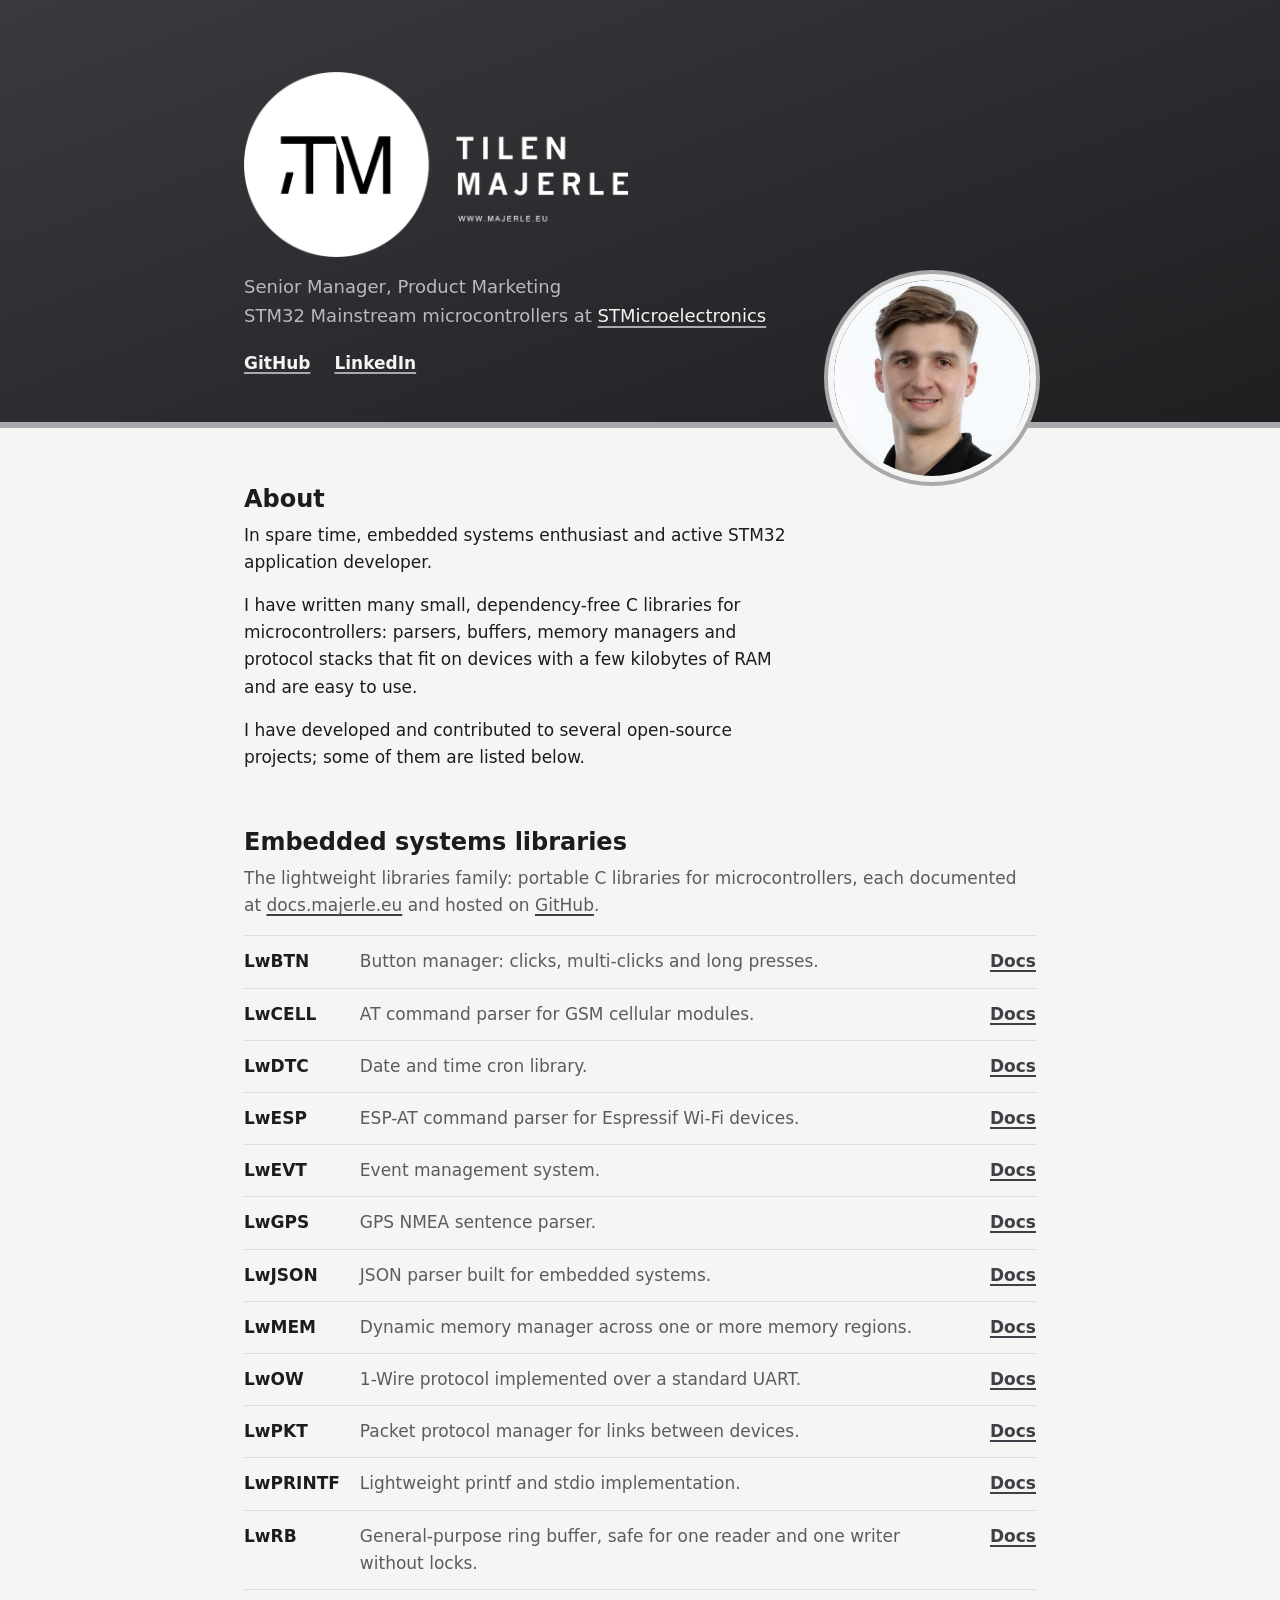
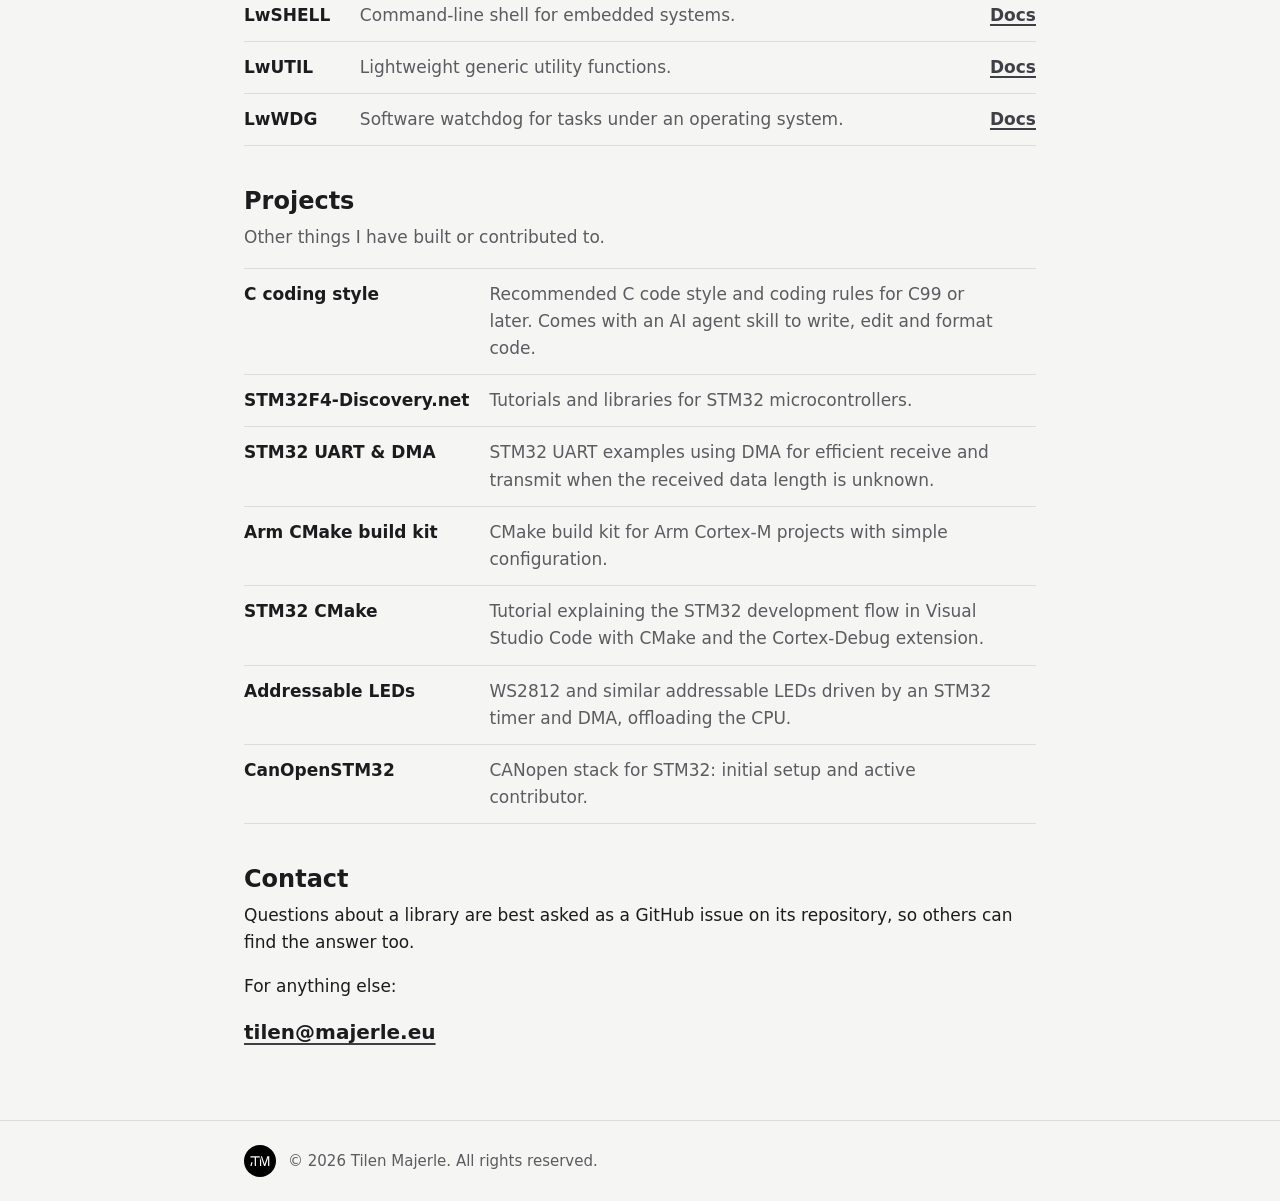
==== commit 85cf60f1: "set only one email" ====
--- a/index.html
+++ b/index.html
@@ -316,7 +316,6 @@
       <p>For anything else:</p>
       <p class="email">
         <span class="js-email" data-user="tilen" data-domain="majerle.eu">tilen [at] majerle.eu</span>
-        <span class="js-email" data-user="tilen.majerle" data-domain="gmail.com">tilen.majerle [at] gmail.com</span>
       </p>
     </section>
   </main>
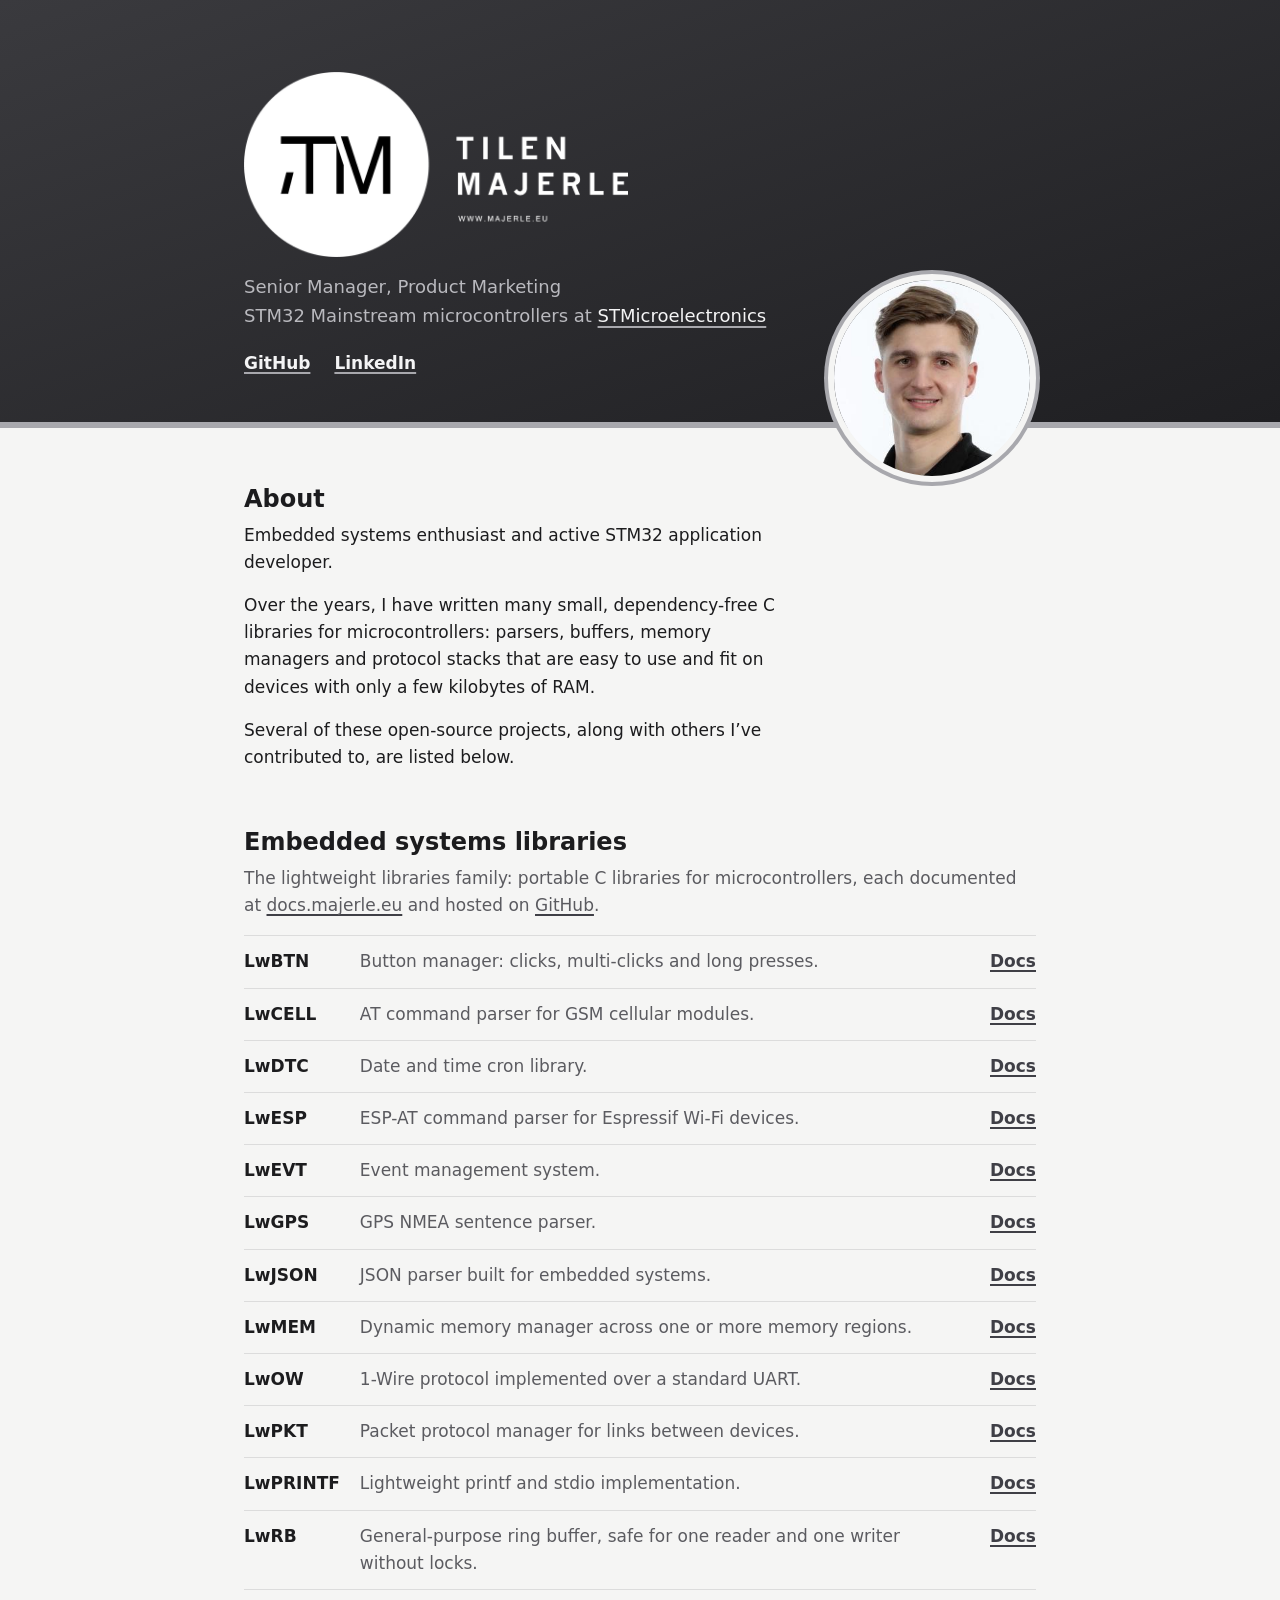
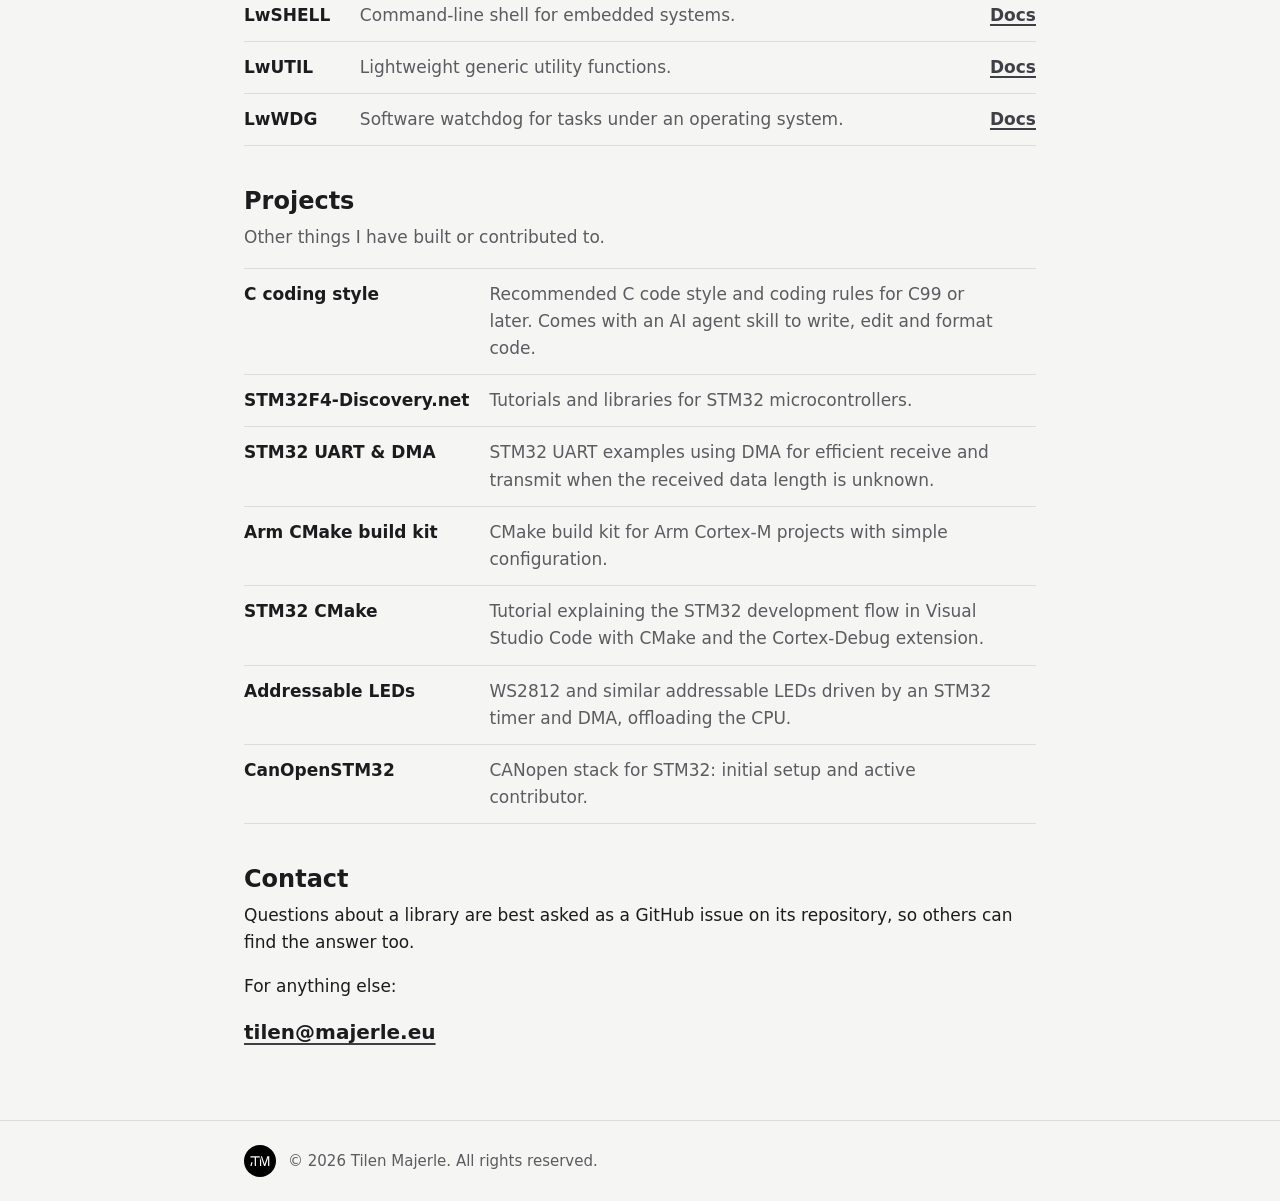
==== commit 0d257add: "update description" ====
--- a/index.html
+++ b/index.html
@@ -4,8 +4,8 @@
   <meta charset="utf-8">
   <meta name="viewport" content="width=device-width, initial-scale=1">
 
-  <title>Tilen Majerle – Embedded systems engineer and author of open-source C libraries</title>
-  <meta name="description" content="Tilen Majerle, embedded systems engineer at STMicroelectronics and author of the LwRB, LwESP, LwJSON, LwGPS and other lightweight open-source C libraries for microcontrollers.">
+  <title>Tilen Majerle personal page</title>
+  <meta name="description" content="Tilen Majerle – Senior Manager, Product Marketing, STM32 Mainstream microcontrollers at STMicroelectronics. Author of the LwRB, LwESP, LwJSON, LwGPS and other lightweight open-source C libraries for microcontrollers. Contributor to the STM32F4-Discovery.net website with tutorials and libraries for STM32 microcontrollers. Author of C language coding rules">
   <meta name="author" content="Tilen Majerle">
   <meta name="robots" content="index, follow, max-image-preview:large">
   <link rel="canonical" href="https://majerle.eu/">
@@ -17,7 +17,7 @@
   <!-- Open Graph / social previews -->
   <meta property="og:type" content="profile">
   <meta property="og:site_name" content="Tilen Majerle">
-  <meta property="og:title" content="Tilen Majerle – Embedded systems and open-source C libraries">
+  <meta property="og:title" content="Tilen Majerle – Senior Manager, Product Marketing, STM32 Mainstream microcontrollers at STMicroelectronics. Author of lightweight open-source C libraries for microcontrollers.">
   <meta property="og:description" content="Embedded systems engineer at STMicroelectronics. Author of lightweight C libraries for microcontrollers: LwRB, LwESP, LwJSON, LwGPS, LwMEM and more.">
   <meta property="og:url" content="https://majerle.eu/">
   <meta property="og:locale" content="en_US">
@@ -29,8 +29,8 @@
   <meta property="og:image:alt" content="Tilen Majerle logo">
   <meta name="twitter:card" content="summary_large_image">
   <meta name="twitter:image" content="https://majerle.eu/img/og-image.png">
-  <meta name="twitter:title" content="Tilen Majerle – Embedded systems and open-source C libraries">
-  <meta name="twitter:description" content="Senior Product Line Marketing Manager for STM32 microcontrollers at STMicroelectronics, author of lightweight open-source C libraries for microcontrollers.">
+  <meta name="twitter:title" content="Tilen Majerle – Senior Manager, Product Marketing, STM32 Mainstream microcontrollers at STMicroelectronics. Author of lightweight open-source C libraries for microcontrollers.">
+  <meta name="twitter:description" content="SSenior Manager, Product Marketing, STM32 Mainstream microcontrollers, at STMicroelectronics, author of lightweight open-source C libraries for microcontrollers.">
 
   <link rel="icon" href="favicon.svg" type="image/svg+xml">
   <link rel="me" href="https://github.com/MaJerle">
@@ -145,16 +145,9 @@
   <main id="main">
     <section class="wrap about" aria-labelledby="about-title">
       <h2 id="about-title">About</h2>
-      <p>
-        In spare time, embedded systems enthusiast and active STM32 application developer.
-      </p>
-      <p>
-        I have written many small, dependency-free C libraries for microcontrollers: parsers, buffers,
-        memory managers and protocol stacks that fit on devices with a few kilobytes of RAM and are easy to use.
-      </p>
-      <p>
-        I have developed and contributed to several open-source projects; some of them are listed below.
-      </p>
+      <p>Embedded systems enthusiast and active STM32 application developer.</p>
+      <p>Over the years, I have written many small, dependency-free C libraries for microcontrollers: parsers, buffers, memory managers and protocol stacks that are easy to use and fit on devices with only a few kilobytes of RAM.</p>
+      <p>Several of these open-source projects, along with others I’ve contributed to, are listed below.</p>
     </section>
 
     <section class="wrap libraries" aria-labelledby="libraries-title">
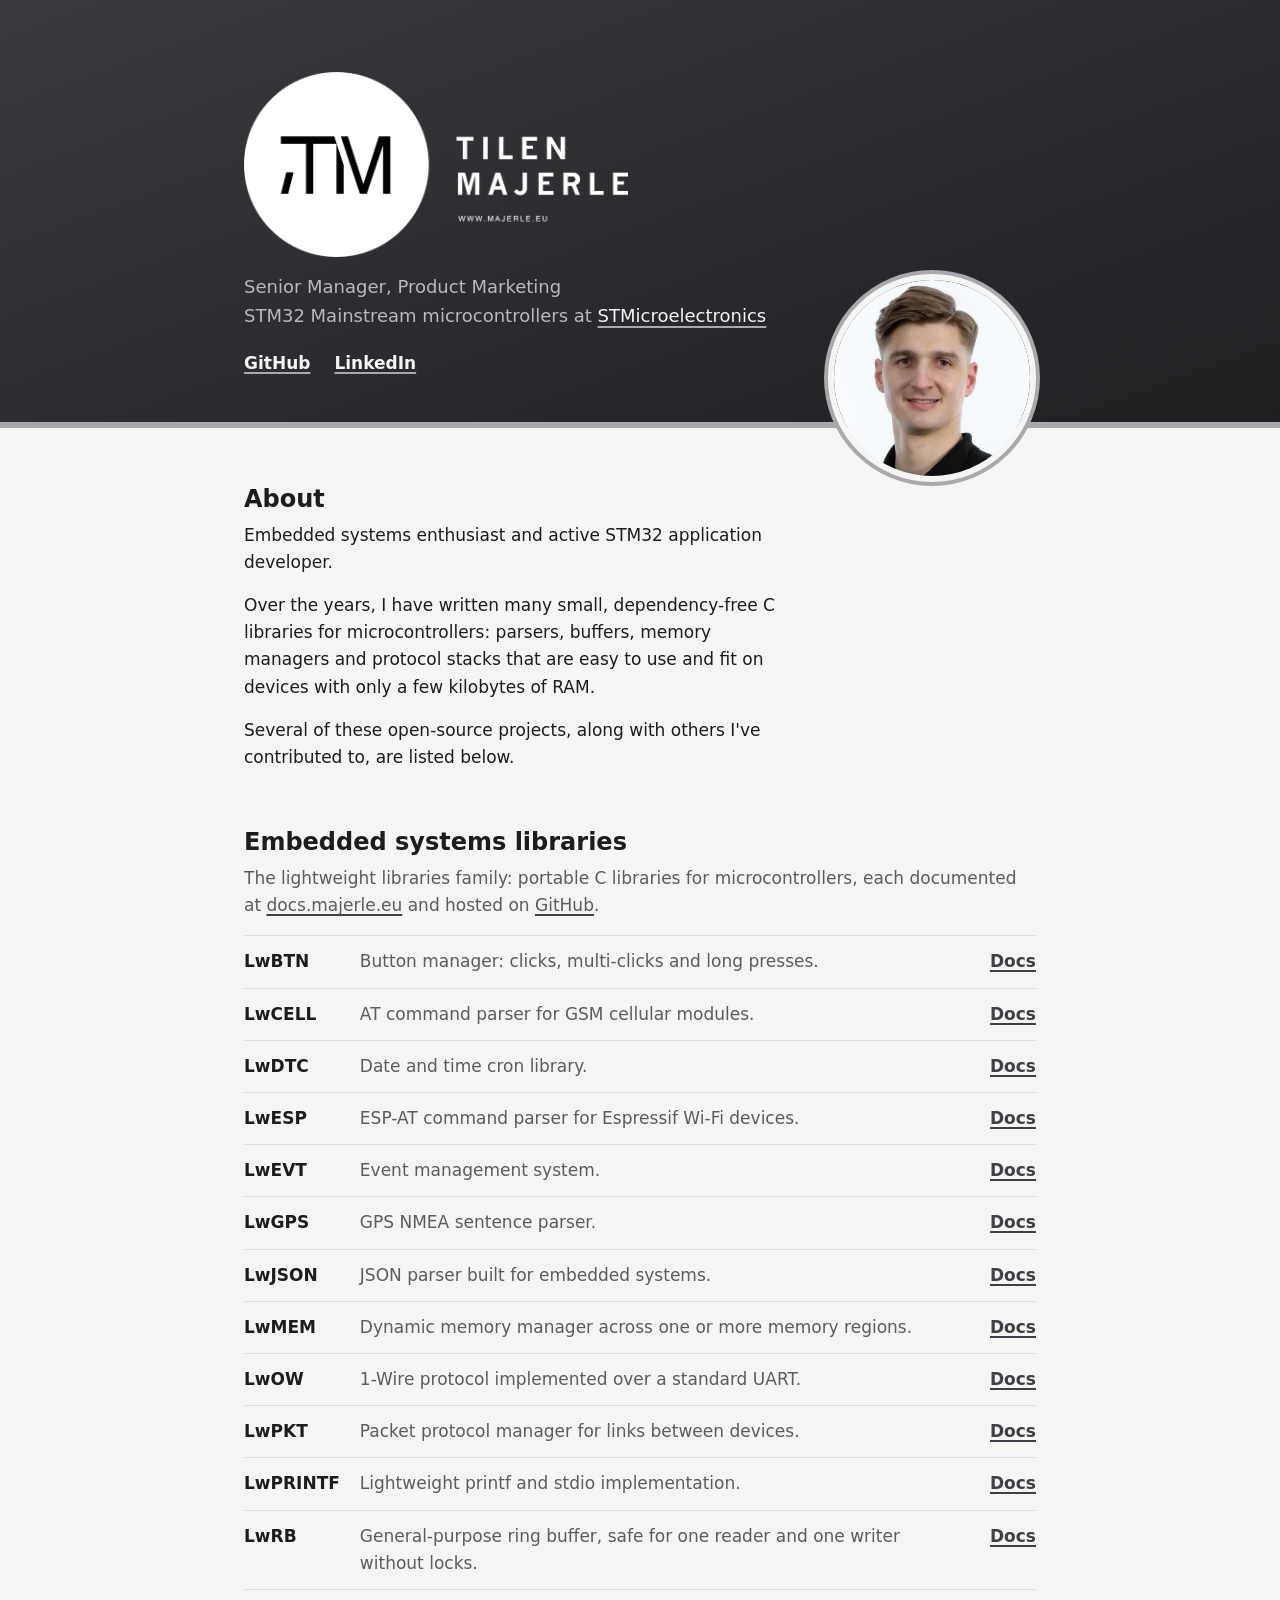
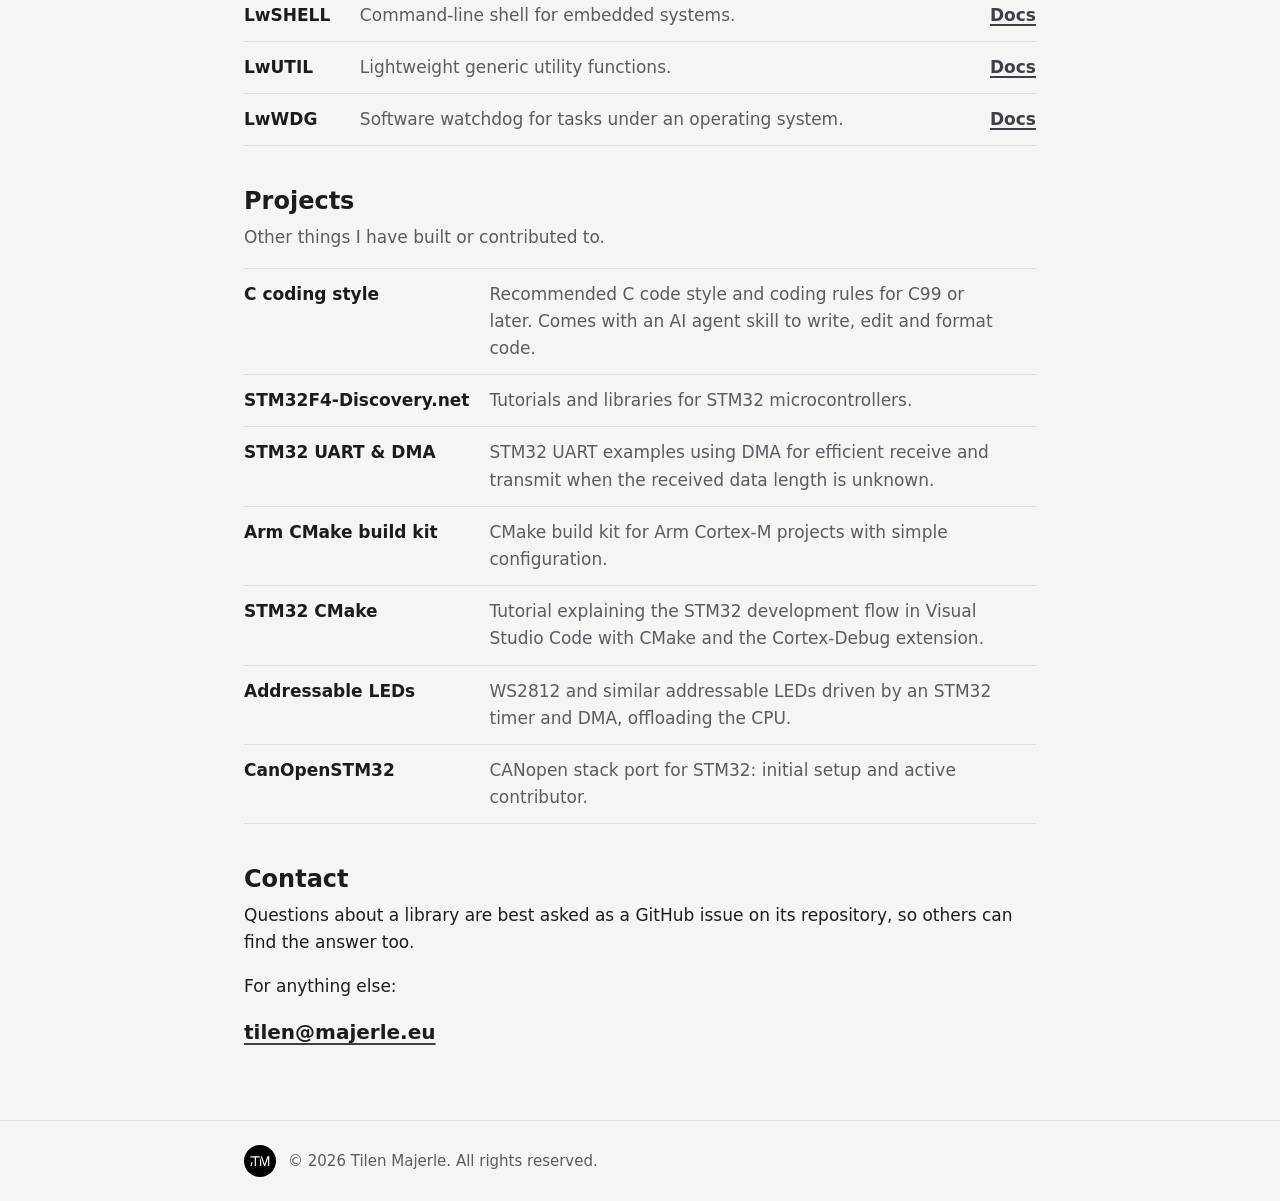
==== commit a95eadcf: "improve content + run formatter" ====
--- a/index.html
+++ b/index.html
@@ -1,49 +1,54 @@
 <!doctype html>
 <html lang="en">
+
 <head>
-  <meta charset="utf-8">
-  <meta name="viewport" content="width=device-width, initial-scale=1">
-
-  <title>Tilen Majerle personal page</title>
-  <meta name="description" content="Tilen Majerle – Senior Manager, Product Marketing, STM32 Mainstream microcontrollers at STMicroelectronics. Author of the LwRB, LwESP, LwJSON, LwGPS and other lightweight open-source C libraries for microcontrollers. Contributor to the STM32F4-Discovery.net website with tutorials and libraries for STM32 microcontrollers. Author of C language coding rules">
-  <meta name="author" content="Tilen Majerle">
-  <meta name="robots" content="index, follow, max-image-preview:large">
-  <link rel="canonical" href="https://majerle.eu/">
-
-  <meta name="theme-color" content="#2b2b2e" media="(prefers-color-scheme: light)">
-  <meta name="theme-color" content="#121214" media="(prefers-color-scheme: dark)">
-  <meta name="color-scheme" content="light dark">
-
-  <!-- Open Graph / social previews -->
-  <meta property="og:type" content="profile">
-  <meta property="og:site_name" content="Tilen Majerle">
-  <meta property="og:title" content="Tilen Majerle – Senior Manager, Product Marketing, STM32 Mainstream microcontrollers at STMicroelectronics. Author of lightweight open-source C libraries for microcontrollers.">
-  <meta property="og:description" content="Embedded systems engineer at STMicroelectronics. Author of lightweight C libraries for microcontrollers: LwRB, LwESP, LwJSON, LwGPS, LwMEM and more.">
-  <meta property="og:url" content="https://majerle.eu/">
-  <meta property="og:locale" content="en_US">
-  <meta property="profile:first_name" content="Tilen">
-  <meta property="profile:last_name" content="Majerle">
-  <meta property="og:image" content="https://majerle.eu/img/og-image.png">
-  <meta property="og:image:width" content="1200">
-  <meta property="og:image:height" content="630">
-  <meta property="og:image:alt" content="Tilen Majerle logo">
-  <meta name="twitter:card" content="summary_large_image">
-  <meta name="twitter:image" content="https://majerle.eu/img/og-image.png">
-  <meta name="twitter:title" content="Tilen Majerle – Senior Manager, Product Marketing, STM32 Mainstream microcontrollers at STMicroelectronics. Author of lightweight open-source C libraries for microcontrollers.">
-  <meta name="twitter:description" content="SSenior Manager, Product Marketing, STM32 Mainstream microcontrollers, at STMicroelectronics, author of lightweight open-source C libraries for microcontrollers.">
-
-  <link rel="icon" href="favicon.svg" type="image/svg+xml">
-  <link rel="me" href="https://github.com/MaJerle">
-  <link rel="me" href="https://www.linkedin.com/in/tilen-majerle-85a6977/">
-
-  <link rel="preconnect" href="https://api.github.com" crossorigin>
-
-  <link rel="preload" href="img/tilen.png" as="image" fetchpriority="high">
-  <link rel="stylesheet" href="css/style.css">
-  <script src="js/main.js" defer></script>
-
-  <!-- Structured data: tells Google who this page is about and which libraries belong to them -->
-  <script type="application/ld+json">
+    <meta charset="utf-8">
+    <meta name="viewport" content="width=device-width, initial-scale=1">
+
+    <title>Tilen Majerle - Embedded C libraries for microcontrollers</title>
+    <meta name="description"
+        content="Tilen Majerle, Senior Manager, Product Marketing for STM32 Mainstream microcontrollers at STMicroelectronics. Author of LwRB, LwESP, LwJSON, LwGPS and other lightweight open-source C libraries.">
+    <meta name="author" content="Tilen Majerle">
+    <meta name="robots" content="index, follow, max-image-preview:large">
+    <link rel="canonical" href="https://majerle.eu/">
+
+    <meta name="theme-color" content="#2b2b2e" media="(prefers-color-scheme: light)">
+    <meta name="theme-color" content="#121214" media="(prefers-color-scheme: dark)">
+    <meta name="color-scheme" content="light dark">
+
+    <!-- Open Graph / social previews -->
+    <meta property="og:type" content="profile">
+    <meta property="og:site_name" content="Tilen Majerle">
+    <meta property="og:title" content="Tilen Majerle - STM32 &amp; embedded C libraries">
+    <meta property="og:description"
+        content="STM32 product marketing at STMicroelectronics. Author of lightweight C libraries for microcontrollers: LwRB, LwESP, LwJSON, LwGPS, LwMEM and more.">
+    <meta property="og:url" content="https://majerle.eu/">
+    <meta property="og:locale" content="en_US">
+    <meta property="profile:first_name" content="Tilen">
+    <meta property="profile:last_name" content="Majerle">
+    <meta property="og:image" content="https://majerle.eu/img/og-image.png">
+    <meta property="og:image:width" content="1200">
+    <meta property="og:image:height" content="630">
+    <meta property="og:image:alt" content="Tilen Majerle logo">
+    <meta name="twitter:card" content="summary_large_image">
+    <meta name="twitter:image" content="https://majerle.eu/img/og-image.png">
+    <meta name="twitter:image:alt" content="Tilen Majerle logo">
+    <meta name="twitter:title" content="Tilen Majerle - STM32 &amp; embedded C libraries">
+    <meta name="twitter:description"
+        content="Senior Manager, STM32 Mainstream Product marketing at STMicroelectronics. Author of lightweight C libraries for microcontrollers: LwRB, LwESP, LwJSON, LwGPS, LwMEM and more.">
+
+    <link rel="icon" href="favicon.svg" type="image/svg+xml">
+    <link rel="me" href="https://github.com/MaJerle">
+    <link rel="me" href="https://www.linkedin.com/in/tilen-majerle-85a6977/">
+
+    <link rel="preconnect" href="https://api.github.com" crossorigin>
+
+    <link rel="preload" href="img/tilen.png" as="image" fetchpriority="high">
+    <link rel="stylesheet" href="css/style.css">
+    <script src="js/main.js" defer></script>
+
+    <!-- Structured data: tells Google who this page is about and which libraries belong to them -->
+    <script type="application/ld+json">
   {
     "@context": "https://schema.org",
     "@graph": [
@@ -51,9 +56,9 @@
         "@type": "ProfilePage",
         "@id": "https://majerle.eu/#page",
         "url": "https://majerle.eu/",
-        "name": "Tilen Majerle – personal website",
+        "name": "Tilen Majerle - personal website",
         "inLanguage": "en",
-        "dateModified": "2026-10-26",
+        "dateModified": "2026-11-01",
         "mainEntity": { "@id": "https://majerle.eu/#person" }
       },
       {
@@ -64,7 +69,7 @@
         "familyName": "Majerle",
         "url": "https://majerle.eu/",
         "image": "https://majerle.eu/img/tilen.png",
-        "jobTitle": "Senior Product Line Marketing Manager",
+        "jobTitle": "Senior Manager, Product Marketing, STM32 Mainstream microcontrollers",
         "worksFor": {
           "@type": "Organization",
           "name": "STMicroelectronics",
@@ -74,7 +79,6 @@
           "@type": "Place",
           "address": {
             "@type": "PostalAddress",
-            "addressLocality": "",
             "addressCountry": "FR"
           }
         },
@@ -117,207 +121,252 @@
   }
   </script>
 </head>
+
 <body>
-  <a class="skip-link" href="#main">Skip to content</a>
-
-  <header class="hero">
-    <div class="wrap hero-grid">
-      <img class="hero-photo" src="img/tilen.png" alt="Portrait of Tilen Majerle"
-           width="320" height="320" fetchpriority="high" decoding="async">
-      <div class="hero-text">
-        <h1 class="hero-name">
-          <img class="hero-logo" src="img/logo-full.png" alt="Tilen Majerle" width="800" height="385">
-        </h1>
-        <p class="hero-role">
-          Senior Manager, Product Marketing<br/>STM32 Mainstream microcontrollers at
-          <a href="https://www.st.com/" rel="noopener">STMicroelectronics</a>
-        </p>
-        <nav class="hero-links" aria-label="Profiles">
-          <ul>
-            <li><a href="https://github.com/MaJerle" rel="me noopener" target="_blank">GitHub</a></li>
-            <li><a href="https://www.linkedin.com/in/tilen-majerle-85a6977/" rel="me noopener" target="_blank">LinkedIn</a></li>
-          </ul>
-        </nav>
-      </div>
-    </div>
-  </header>
-
-  <main id="main">
-    <section class="wrap about" aria-labelledby="about-title">
-      <h2 id="about-title">About</h2>
-      <p>Embedded systems enthusiast and active STM32 application developer.</p>
-      <p>Over the years, I have written many small, dependency-free C libraries for microcontrollers: parsers, buffers, memory managers and protocol stacks that are easy to use and fit on devices with only a few kilobytes of RAM.</p>
-      <p>Several of these open-source projects, along with others I’ve contributed to, are listed below.</p>
-    </section>
-
-    <section class="wrap libraries" aria-labelledby="libraries-title">
-      <div class="section-head">
-        <h2 id="libraries-title">Embedded systems libraries</h2>
-        <p class="stars-total" hidden></p>
-      </div>
-      <p class="section-intro">
-        The lightweight libraries family: portable C libraries for microcontrollers, each documented
-        at <a href="https://docs.majerle.eu/">docs.majerle.eu</a> and hosted on <a href="https://github.com/MaJerle">GitHub</a>.
-      </p>
-
-      <!-- Keep alphabetical. Every GitHub link needs a .repo-stars with data-repo="owner/name". -->
-      <ul class="repo-list">
-        <li class="repo" data-name="lwbtn">
-          <a class="repo-name" target="_blank" rel="noopener" href="https://github.com/MaJerle/lwbtn">LwBTN</a>
-          <p class="repo-desc">Button manager: clicks, multi-clicks and long presses.</p>
-          <span class="repo-stars" data-repo="MaJerle/lwbtn"></span>
-          <a class="repo-docs" href="https://docs.majerle.eu/projects/lwbtn/en/latest/" aria-label="LwBTN documentation">Docs</a>
-        </li>
-        <li class="repo" data-name="lwcell">
-          <a class="repo-name" target="_blank" rel="noopener" href="https://github.com/MaJerle/lwcell">LwCELL</a>
-          <p class="repo-desc">AT command parser for GSM cellular modules.</p>
-          <span class="repo-stars" data-repo="MaJerle/lwcell"></span>
-          <a class="repo-docs" href="https://docs.majerle.eu/projects/lwcell/en/latest/" aria-label="LwCELL documentation">Docs</a>
-        </li>
-        <li class="repo" data-name="lwdtc">
-          <a class="repo-name" target="_blank" rel="noopener" href="https://github.com/MaJerle/lwdtc">LwDTC</a>
-          <p class="repo-desc">Date and time cron library.</p>
-          <span class="repo-stars" data-repo="MaJerle/lwdtc"></span>
-          <a class="repo-docs" href="https://docs.majerle.eu/projects/lwdtc/en/latest/" aria-label="LwDTC documentation">Docs</a>
-        </li>
-        <li class="repo" data-name="lwesp">
-          <a class="repo-name" target="_blank" rel="noopener" href="https://github.com/MaJerle/lwesp">LwESP</a>
-          <p class="repo-desc">ESP-AT command parser for Espressif Wi-Fi devices.</p>
-          <span class="repo-stars" data-repo="MaJerle/lwesp"></span>
-          <a class="repo-docs" href="https://docs.majerle.eu/projects/lwesp/en/latest/" aria-label="LwESP documentation">Docs</a>
-        </li>
-        <li class="repo" data-name="lwevt">
-          <a class="repo-name" target="_blank" rel="noopener" href="https://github.com/MaJerle/lwevt">LwEVT</a>
-          <p class="repo-desc">Event management system.</p>
-          <span class="repo-stars" data-repo="MaJerle/lwevt"></span>
-          <a class="repo-docs" href="https://docs.majerle.eu/projects/lwevt/en/latest/" aria-label="LwEVT documentation">Docs</a>
-        </li>
-        <li class="repo" data-name="lwgps">
-          <a class="repo-name" target="_blank" rel="noopener" href="https://github.com/MaJerle/lwgps">LwGPS</a>
-          <p class="repo-desc">GPS NMEA sentence parser.</p>
-          <span class="repo-stars" data-repo="MaJerle/lwgps"></span>
-          <a class="repo-docs" href="https://docs.majerle.eu/projects/lwgps/en/latest/" aria-label="LwGPS documentation">Docs</a>
-        </li>
-        <li class="repo" data-name="lwjson">
-          <a class="repo-name" target="_blank" rel="noopener" href="https://github.com/MaJerle/lwjson">LwJSON</a>
-          <p class="repo-desc">JSON parser built for embedded systems.</p>
-          <span class="repo-stars" data-repo="MaJerle/lwjson"></span>
-          <a class="repo-docs" href="https://docs.majerle.eu/projects/lwjson/en/latest/" aria-label="LwJSON documentation">Docs</a>
-        </li>
-        <li class="repo" data-name="lwmem">
-          <a class="repo-name" target="_blank" rel="noopener" href="https://github.com/MaJerle/lwmem">LwMEM</a>
-          <p class="repo-desc">Dynamic memory manager across one or more memory regions.</p>
-          <span class="repo-stars" data-repo="MaJerle/lwmem"></span>
-          <a class="repo-docs" href="https://docs.majerle.eu/projects/lwmem/en/latest/" aria-label="LwMEM documentation">Docs</a>
-        </li>
-        <li class="repo" data-name="lwow">
-          <a class="repo-name" target="_blank" rel="noopener" href="https://github.com/MaJerle/lwow">LwOW</a>
-          <p class="repo-desc">1-Wire protocol implemented over a standard UART.</p>
-          <span class="repo-stars" data-repo="MaJerle/lwow"></span>
-          <a class="repo-docs" href="https://docs.majerle.eu/projects/lwow/en/latest/" aria-label="LwOW documentation">Docs</a>
-        </li>
-        <li class="repo" data-name="lwpkt">
-          <a class="repo-name" target="_blank" rel="noopener" href="https://github.com/MaJerle/lwpkt">LwPKT</a>
-          <p class="repo-desc">Packet protocol manager for links between devices.</p>
-          <span class="repo-stars" data-repo="MaJerle/lwpkt"></span>
-          <a class="repo-docs" href="https://docs.majerle.eu/projects/lwpkt/en/latest/" aria-label="LwPKT documentation">Docs</a>
-        </li>
-        <li class="repo" data-name="lwprintf">
-          <a class="repo-name" target="_blank" rel="noopener" href="https://github.com/MaJerle/lwprintf">LwPRINTF</a>
-          <p class="repo-desc">Lightweight printf and stdio implementation.</p>
-          <span class="repo-stars" data-repo="MaJerle/lwprintf"></span>
-          <a class="repo-docs" href="https://docs.majerle.eu/projects/lwprintf/en/latest/" aria-label="LwPRINTF documentation">Docs</a>
-        </li>
-        <li class="repo" data-name="lwrb">
-          <a class="repo-name" target="_blank" rel="noopener" href="https://github.com/MaJerle/lwrb">LwRB</a>
-          <p class="repo-desc">General-purpose ring buffer, safe for one reader and one writer without locks.</p>
-          <span class="repo-stars" data-repo="MaJerle/lwrb"></span>
-          <a class="repo-docs" href="https://docs.majerle.eu/projects/lwrb/en/latest/" aria-label="LwRB documentation">Docs</a>
-        </li>
-        <li class="repo" data-name="lwshell">
-          <a class="repo-name" target="_blank" rel="noopener" href="https://github.com/MaJerle/lwshell">LwSHELL</a>
-          <p class="repo-desc">Command-line shell for embedded systems.</p>
-          <span class="repo-stars" data-repo="MaJerle/lwshell"></span>
-          <a class="repo-docs" href="https://docs.majerle.eu/projects/lwshell/en/latest/" aria-label="LwSHELL documentation">Docs</a>
-        </li>
-        <li class="repo" data-name="lwutil">
-          <a class="repo-name" target="_blank" rel="noopener" href="https://github.com/MaJerle/lwutil">LwUTIL</a>
-          <p class="repo-desc">Lightweight generic utility functions.</p>
-          <span class="repo-stars" data-repo="MaJerle/lwutil"></span>
-          <a class="repo-docs" href="https://docs.majerle.eu/projects/lwutil/en/latest/" aria-label="LwUTIL documentation">Docs</a>
-        </li>
-        <li class="repo" data-name="lwwdg">
-          <a class="repo-name" target="_blank" rel="noopener" href="https://github.com/MaJerle/lwwdg">LwWDG</a>
-          <p class="repo-desc">Software watchdog for tasks under an operating system.</p>
-          <span class="repo-stars" data-repo="MaJerle/lwwdg"></span>
-          <a class="repo-docs" href="https://docs.majerle.eu/projects/lwwdg/en/latest/" aria-label="LwWDG documentation">Docs</a>
-        </li>
-      </ul>
-    </section>
-
-    <section class="wrap projects" aria-labelledby="projects-title">
-      <div class="section-head">
-        <h2 id="projects-title">Projects</h2>
-        <p class="stars-total" hidden></p>
-      </div>
-      <p class="section-intro">Other things I have built or contributed to.</p>
-      <ul class="repo-list">
-        <li class="repo">
-          <a class="repo-name" target="_blank" rel="noopener" href="https://github.com/MaJerle/c-code-style">C coding style</a>
-          <p class="repo-desc">Recommended C code style and coding rules for C99 or later. Comes with an AI agent skill to write, edit and format code.</p>
-          <span class="repo-stars" data-repo="MaJerle/c-code-style"></span>
-        </li>
-        <li class="repo">
-          <a class="repo-name" target="_blank" rel="noopener" href="https://stm32f4-discovery.net/">STM32F4-Discovery.net</a>
-          <p class="repo-desc">Tutorials and libraries for STM32 microcontrollers.</p>
-        </li>
-        <li class="repo">
-          <a class="repo-name" target="_blank" rel="noopener" href="https://github.com/MaJerle/stm32-usart-uart-dma-rx-tx">STM32 UART &amp; DMA</a>
-          <p class="repo-desc">STM32 UART examples using DMA for efficient receive and transmit when the received data length is unknown.</p>
-          <span class="repo-stars" data-repo="MaJerle/stm32-usart-uart-dma-rx-tx"></span>
-        </li>
-        <li class="repo">
-          <a class="repo-name" target="_blank" rel="noopener" href="https://github.com/MaJerle/arm-build-kit">Arm CMake build kit</a>
-          <p class="repo-desc">CMake build kit for Arm Cortex-M projects with simple configuration.</p>
-          <span class="repo-stars" data-repo="MaJerle/arm-build-kit"></span>
-        </li>
-        <li class="repo">
-          <a class="repo-name" target="_blank" rel="noopener" href="https://github.com/MaJerle/stm32-cube-cmake-vscode">STM32 CMake</a>
-          <p class="repo-desc">Tutorial explaining the STM32 development flow in Visual Studio Code with CMake and the Cortex-Debug extension.</p>
-          <span class="repo-stars" data-repo="MaJerle/stm32-cube-cmake-vscode"></span>
-        </li>
-        <li class="repo">
-          <a class="repo-name" target="_blank" rel="noopener" href="https://github.com/MaJerle/stm32-ws2811-ws2812-ws2812b-ws281x-tim-pwm-dma-timer">Addressable LEDs</a>
-          <p class="repo-desc">WS2812 and similar addressable LEDs driven by an STM32 timer and DMA, offloading the CPU.</p>
-          <span class="repo-stars" data-repo="MaJerle/stm32-ws2811-ws2812-ws2812b-ws281x-tim-pwm-dma-timer"></span>
-        </li>
-        <li class="repo">
-          <a class="repo-name" target="_blank" rel="noopener" href="https://github.com/CANopenNode/CanOpenSTM32">CanOpenSTM32</a>
-          <p class="repo-desc">CANopen stack for STM32: initial setup and active contributor.</p>
-          <span class="repo-stars" data-repo="CANopenNode/CanOpenSTM32"></span>
-        </li>
-      </ul>
-    </section>
-
-
-
-    <section class="wrap contact" aria-labelledby="contact-title">
-      <h2 id="contact-title">Contact</h2>
-      <p>
-        Questions about a library are best asked as a GitHub issue on its repository, so others can find the answer too.
-      </p>
-      <p>For anything else:</p>
-      <p class="email">
-        <span class="js-email" data-user="tilen" data-domain="majerle.eu">tilen [at] majerle.eu</span>
-      </p>
-    </section>
-  </main>
-
-  <footer class="footer">
-    <div class="wrap footer-row">
-      <img class="footer-logo" src="img/logo-mark.svg" alt="" width="32" height="32">
-      <p>© 2026 Tilen Majerle. All rights reserved.</p>
-    </div>
-  </footer>
+    <a class="skip-link" href="#main">Skip to content</a>
+
+    <header class="hero">
+        <div class="wrap hero-grid">
+            <img class="hero-photo" src="img/tilen.png" alt="Portrait of Tilen Majerle" width="320" height="320"
+                fetchpriority="high" decoding="async">
+            <div class="hero-text">
+                <h1 class="hero-name">
+                    <img class="hero-logo" src="img/logo-full.png" alt="Tilen Majerle" width="800" height="385">
+                </h1>
+                <p class="hero-role">
+                    Senior Manager, Product Marketing<br />STM32 Mainstream microcontrollers at
+                    <a href="https://www.st.com/" rel="noopener" target="_blank">STMicroelectronics</a>
+                </p>
+                <nav class="hero-links" aria-label="Profiles">
+                    <ul>
+                        <li><a href="https://github.com/MaJerle" rel="me noopener" target="_blank">GitHub</a></li>
+                        <li><a href="https://www.linkedin.com/in/tilen-majerle-85a6977/" rel="me noopener"
+                                target="_blank">LinkedIn</a></li>
+                    </ul>
+                </nav>
+            </div>
+        </div>
+    </header>
+
+    <main id="main">
+        <section class="wrap about" aria-labelledby="about-title">
+            <h2 id="about-title">About</h2>
+            <p>Embedded systems enthusiast and active STM32 application developer.</p>
+            <p>Over the years, I have written many small, dependency-free C libraries for microcontrollers: parsers,
+                buffers, memory managers and protocol stacks that are easy to use and fit on devices with only a few
+                kilobytes of RAM.</p>
+            <p>Several of these open-source projects, along with others I've contributed to, are listed below.</p>
+        </section>
+
+        <section class="wrap libraries" aria-labelledby="libraries-title">
+            <div class="section-head">
+                <h2 id="libraries-title">Embedded systems libraries</h2>
+                <p class="stars-total" hidden></p>
+            </div>
+            <p class="section-intro">
+                The lightweight libraries family: portable C libraries for microcontrollers, each documented
+                at <a href="https://docs.majerle.eu/">docs.majerle.eu</a> and hosted on <a
+                    href="https://github.com/MaJerle">GitHub</a>.
+            </p>
+
+            <!-- Keep alphabetical. Every GitHub link needs a .repo-stars with data-repo="owner/name". -->
+            <ul class="repo-list">
+                <li class="repo" data-name="lwbtn">
+                    <a class="repo-name" target="_blank" rel="noopener"
+                        href="https://github.com/MaJerle/lwbtn">LwBTN</a>
+                    <p class="repo-desc">Button manager: clicks, multi-clicks and long presses.</p>
+                    <span class="repo-stars" data-repo="MaJerle/lwbtn"></span>
+                    <a class="repo-docs" href="https://docs.majerle.eu/projects/lwbtn/en/latest/"
+                        aria-label="LwBTN documentation">Docs</a>
+                </li>
+                <li class="repo" data-name="lwcell">
+                    <a class="repo-name" target="_blank" rel="noopener"
+                        href="https://github.com/MaJerle/lwcell">LwCELL</a>
+                    <p class="repo-desc">AT command parser for GSM cellular modules.</p>
+                    <span class="repo-stars" data-repo="MaJerle/lwcell"></span>
+                    <a class="repo-docs" href="https://docs.majerle.eu/projects/lwcell/en/latest/"
+                        aria-label="LwCELL documentation">Docs</a>
+                </li>
+                <li class="repo" data-name="lwdtc">
+                    <a class="repo-name" target="_blank" rel="noopener"
+                        href="https://github.com/MaJerle/lwdtc">LwDTC</a>
+                    <p class="repo-desc">Date and time cron library.</p>
+                    <span class="repo-stars" data-repo="MaJerle/lwdtc"></span>
+                    <a class="repo-docs" href="https://docs.majerle.eu/projects/lwdtc/en/latest/"
+                        aria-label="LwDTC documentation">Docs</a>
+                </li>
+                <li class="repo" data-name="lwesp">
+                    <a class="repo-name" target="_blank" rel="noopener"
+                        href="https://github.com/MaJerle/lwesp">LwESP</a>
+                    <p class="repo-desc">ESP-AT command parser for Espressif Wi-Fi devices.</p>
+                    <span class="repo-stars" data-repo="MaJerle/lwesp"></span>
+                    <a class="repo-docs" href="https://docs.majerle.eu/projects/lwesp/en/latest/"
+                        aria-label="LwESP documentation">Docs</a>
+                </li>
+                <li class="repo" data-name="lwevt">
+                    <a class="repo-name" target="_blank" rel="noopener"
+                        href="https://github.com/MaJerle/lwevt">LwEVT</a>
+                    <p class="repo-desc">Event management system.</p>
+                    <span class="repo-stars" data-repo="MaJerle/lwevt"></span>
+                    <a class="repo-docs" href="https://docs.majerle.eu/projects/lwevt/en/latest/"
+                        aria-label="LwEVT documentation">Docs</a>
+                </li>
+                <li class="repo" data-name="lwgps">
+                    <a class="repo-name" target="_blank" rel="noopener"
+                        href="https://github.com/MaJerle/lwgps">LwGPS</a>
+                    <p class="repo-desc">GPS NMEA sentence parser.</p>
+                    <span class="repo-stars" data-repo="MaJerle/lwgps"></span>
+                    <a class="repo-docs" href="https://docs.majerle.eu/projects/lwgps/en/latest/"
+                        aria-label="LwGPS documentation">Docs</a>
+                </li>
+                <li class="repo" data-name="lwjson">
+                    <a class="repo-name" target="_blank" rel="noopener"
+                        href="https://github.com/MaJerle/lwjson">LwJSON</a>
+                    <p class="repo-desc">JSON parser built for embedded systems.</p>
+                    <span class="repo-stars" data-repo="MaJerle/lwjson"></span>
+                    <a class="repo-docs" href="https://docs.majerle.eu/projects/lwjson/en/latest/"
+                        aria-label="LwJSON documentation">Docs</a>
+                </li>
+                <li class="repo" data-name="lwmem">
+                    <a class="repo-name" target="_blank" rel="noopener"
+                        href="https://github.com/MaJerle/lwmem">LwMEM</a>
+                    <p class="repo-desc">Dynamic memory manager across one or more memory regions.</p>
+                    <span class="repo-stars" data-repo="MaJerle/lwmem"></span>
+                    <a class="repo-docs" href="https://docs.majerle.eu/projects/lwmem/en/latest/"
+                        aria-label="LwMEM documentation">Docs</a>
+                </li>
+                <li class="repo" data-name="lwow">
+                    <a class="repo-name" target="_blank" rel="noopener" href="https://github.com/MaJerle/lwow">LwOW</a>
+                    <p class="repo-desc">1-Wire protocol implemented over a standard UART.</p>
+                    <span class="repo-stars" data-repo="MaJerle/lwow"></span>
+                    <a class="repo-docs" href="https://docs.majerle.eu/projects/lwow/en/latest/"
+                        aria-label="LwOW documentation">Docs</a>
+                </li>
+                <li class="repo" data-name="lwpkt">
+                    <a class="repo-name" target="_blank" rel="noopener"
+                        href="https://github.com/MaJerle/lwpkt">LwPKT</a>
+                    <p class="repo-desc">Packet protocol manager for links between devices.</p>
+                    <span class="repo-stars" data-repo="MaJerle/lwpkt"></span>
+                    <a class="repo-docs" href="https://docs.majerle.eu/projects/lwpkt/en/latest/"
+                        aria-label="LwPKT documentation">Docs</a>
+                </li>
+                <li class="repo" data-name="lwprintf">
+                    <a class="repo-name" target="_blank" rel="noopener"
+                        href="https://github.com/MaJerle/lwprintf">LwPRINTF</a>
+                    <p class="repo-desc">Lightweight printf and stdio implementation.</p>
+                    <span class="repo-stars" data-repo="MaJerle/lwprintf"></span>
+                    <a class="repo-docs" href="https://docs.majerle.eu/projects/lwprintf/en/latest/"
+                        aria-label="LwPRINTF documentation">Docs</a>
+                </li>
+                <li class="repo" data-name="lwrb">
+                    <a class="repo-name" target="_blank" rel="noopener" href="https://github.com/MaJerle/lwrb">LwRB</a>
+                    <p class="repo-desc">General-purpose ring buffer, safe for one reader and one writer without locks.
+                    </p>
+                    <span class="repo-stars" data-repo="MaJerle/lwrb"></span>
+                    <a class="repo-docs" href="https://docs.majerle.eu/projects/lwrb/en/latest/"
+                        aria-label="LwRB documentation">Docs</a>
+                </li>
+                <li class="repo" data-name="lwshell">
+                    <a class="repo-name" target="_blank" rel="noopener"
+                        href="https://github.com/MaJerle/lwshell">LwSHELL</a>
+                    <p class="repo-desc">Command-line shell for embedded systems.</p>
+                    <span class="repo-stars" data-repo="MaJerle/lwshell"></span>
+                    <a class="repo-docs" href="https://docs.majerle.eu/projects/lwshell/en/latest/"
+                        aria-label="LwSHELL documentation">Docs</a>
+                </li>
+                <li class="repo" data-name="lwutil">
+                    <a class="repo-name" target="_blank" rel="noopener"
+                        href="https://github.com/MaJerle/lwutil">LwUTIL</a>
+                    <p class="repo-desc">Lightweight generic utility functions.</p>
+                    <span class="repo-stars" data-repo="MaJerle/lwutil"></span>
+                    <a class="repo-docs" href="https://docs.majerle.eu/projects/lwutil/en/latest/"
+                        aria-label="LwUTIL documentation">Docs</a>
+                </li>
+                <li class="repo" data-name="lwwdg">
+                    <a class="repo-name" target="_blank" rel="noopener"
+                        href="https://github.com/MaJerle/lwwdg">LwWDG</a>
+                    <p class="repo-desc">Software watchdog for tasks under an operating system.</p>
+                    <span class="repo-stars" data-repo="MaJerle/lwwdg"></span>
+                    <a class="repo-docs" href="https://docs.majerle.eu/projects/lwwdg/en/latest/"
+                        aria-label="LwWDG documentation">Docs</a>
+                </li>
+            </ul>
+        </section>
+
+        <section class="wrap projects" aria-labelledby="projects-title">
+            <div class="section-head">
+                <h2 id="projects-title">Projects</h2>
+                <p class="stars-total" hidden></p>
+            </div>
+            <p class="section-intro">Other things I have built or contributed to.</p>
+            <ul class="repo-list">
+                <li class="repo">
+                    <a class="repo-name" target="_blank" rel="noopener" href="https://github.com/MaJerle/c-code-style">C
+                        coding style</a>
+                    <p class="repo-desc">Recommended C code style and coding rules for C99 or later. Comes with an AI
+                        agent skill to write, edit and format code.</p>
+                    <span class="repo-stars" data-repo="MaJerle/c-code-style"></span>
+                </li>
+                <li class="repo">
+                    <a class="repo-name" target="_blank" rel="noopener"
+                        href="https://stm32f4-discovery.net/">STM32F4-Discovery.net</a>
+                    <p class="repo-desc">Tutorials and libraries for STM32 microcontrollers.</p>
+                </li>
+                <li class="repo">
+                    <a class="repo-name" target="_blank" rel="noopener"
+                        href="https://github.com/MaJerle/stm32-usart-uart-dma-rx-tx">STM32 UART &amp; DMA</a>
+                    <p class="repo-desc">STM32 UART examples using DMA for efficient receive and transmit when the
+                        received data length is unknown.</p>
+                    <span class="repo-stars" data-repo="MaJerle/stm32-usart-uart-dma-rx-tx"></span>
+                </li>
+                <li class="repo">
+                    <a class="repo-name" target="_blank" rel="noopener"
+                        href="https://github.com/MaJerle/arm-build-kit">Arm CMake build kit</a>
+                    <p class="repo-desc">CMake build kit for Arm Cortex-M projects with simple configuration.</p>
+                    <span class="repo-stars" data-repo="MaJerle/arm-build-kit"></span>
+                </li>
+                <li class="repo">
+                    <a class="repo-name" target="_blank" rel="noopener"
+                        href="https://github.com/MaJerle/stm32-cube-cmake-vscode">STM32 CMake</a>
+                    <p class="repo-desc">Tutorial explaining the STM32 development flow in Visual Studio Code with CMake
+                        and the Cortex-Debug extension.</p>
+                    <span class="repo-stars" data-repo="MaJerle/stm32-cube-cmake-vscode"></span>
+                </li>
+                <li class="repo">
+                    <a class="repo-name" target="_blank" rel="noopener"
+                        href="https://github.com/MaJerle/stm32-ws2811-ws2812-ws2812b-ws281x-tim-pwm-dma-timer">Addressable
+                        LEDs</a>
+                    <p class="repo-desc">WS2812 and similar addressable LEDs driven by an STM32 timer and DMA,
+                        offloading the CPU.</p>
+                    <span class="repo-stars"
+                        data-repo="MaJerle/stm32-ws2811-ws2812-ws2812b-ws281x-tim-pwm-dma-timer"></span>
+                </li>
+                <li class="repo">
+                    <a class="repo-name" target="_blank" rel="noopener"
+                        href="https://github.com/CANopenNode/CanOpenSTM32">CanOpenSTM32</a>
+                    <p class="repo-desc">CANopen stack port for STM32: initial setup and active contributor.</p>
+                    <span class="repo-stars" data-repo="CANopenNode/CanOpenSTM32"></span>
+                </li>
+            </ul>
+        </section>
+        <section class="wrap contact" aria-labelledby="contact-title">
+            <h2 id="contact-title">Contact</h2>
+            <p>
+                Questions about a library are best asked as a GitHub issue on its repository, so others can find the
+                answer too.
+            </p>
+            <p>For anything else:</p>
+            <p class="email">
+                <span class="js-email" data-user="tilen" data-domain="majerle.eu">tilen [at] majerle.eu</span>
+            </p>
+        </section>
+    </main>
+    <footer class="footer">
+        <div class="wrap footer-row">
+            <img class="footer-logo" src="img/logo-mark.svg" alt="" width="32" height="32">
+            <p>© 2026 Tilen Majerle. All rights reserved.</p>
+        </div>
+    </footer>
 </body>
-</html>
+
+</html>
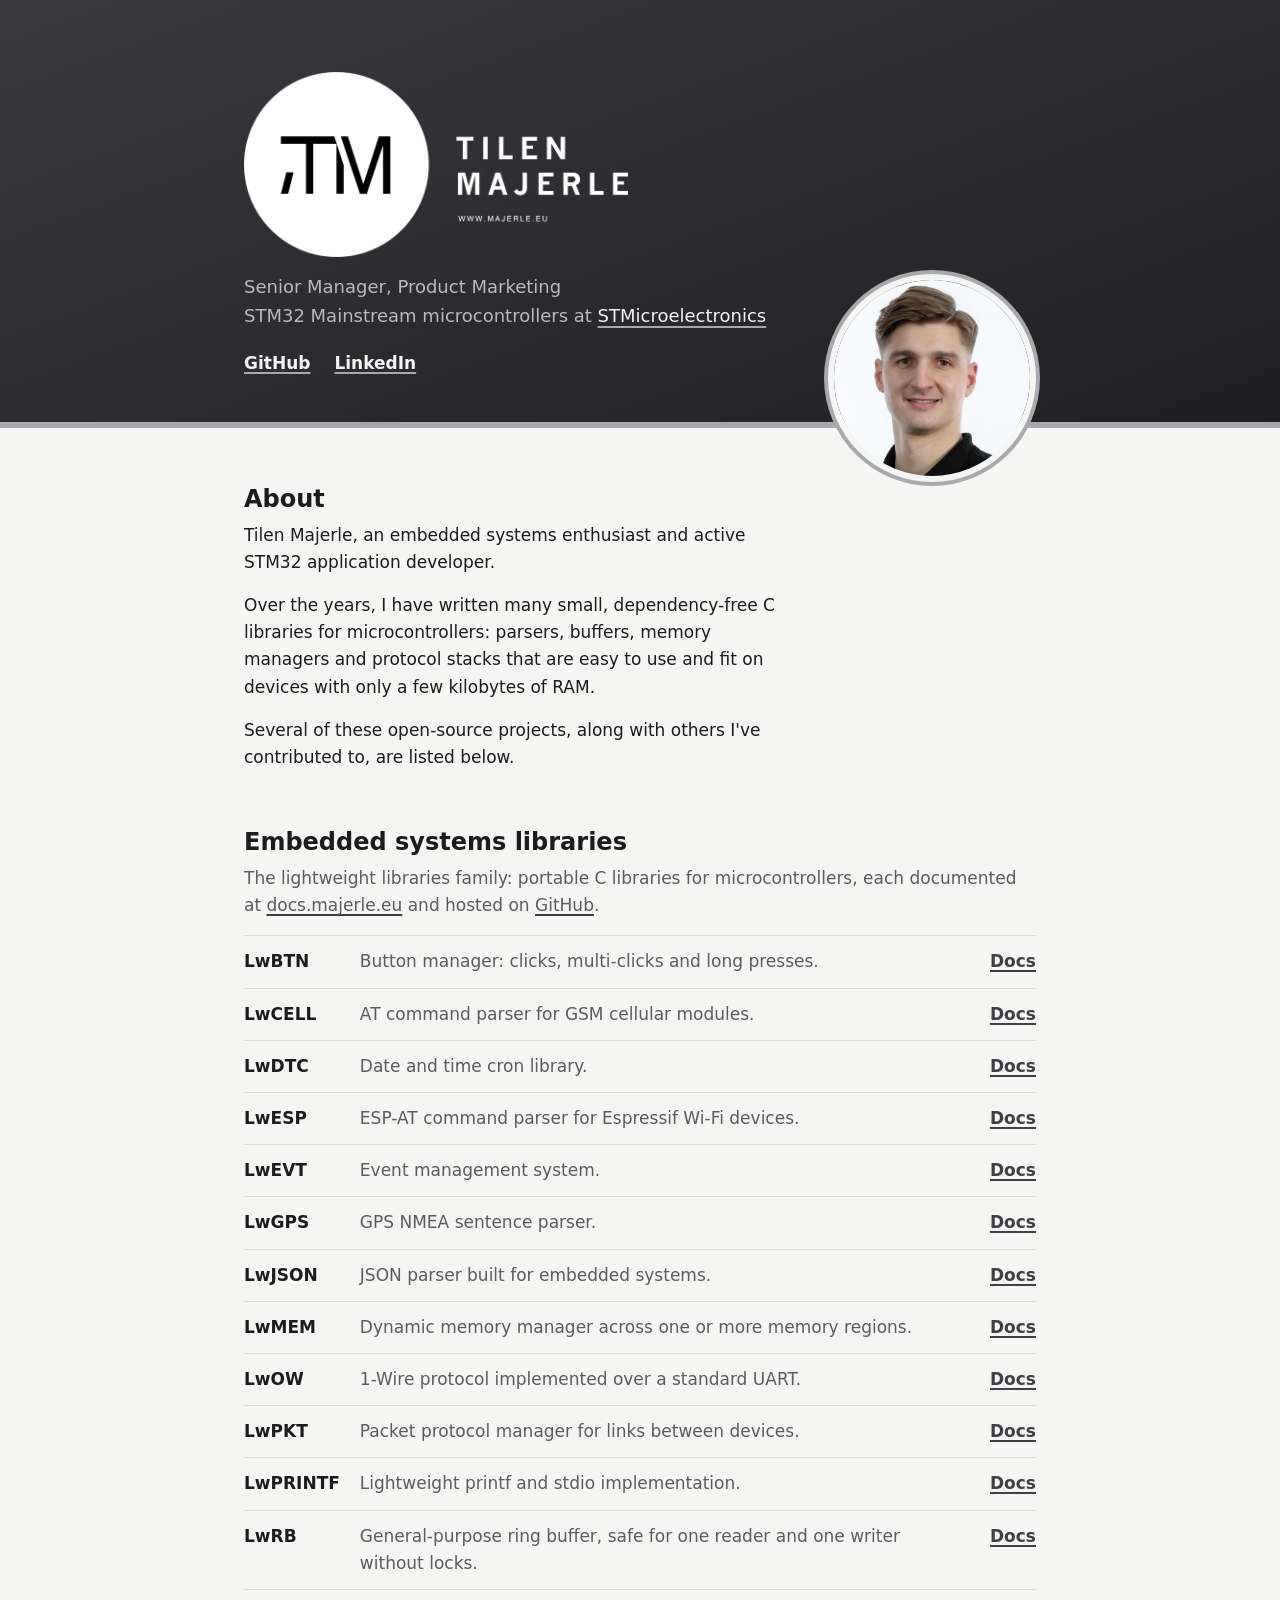
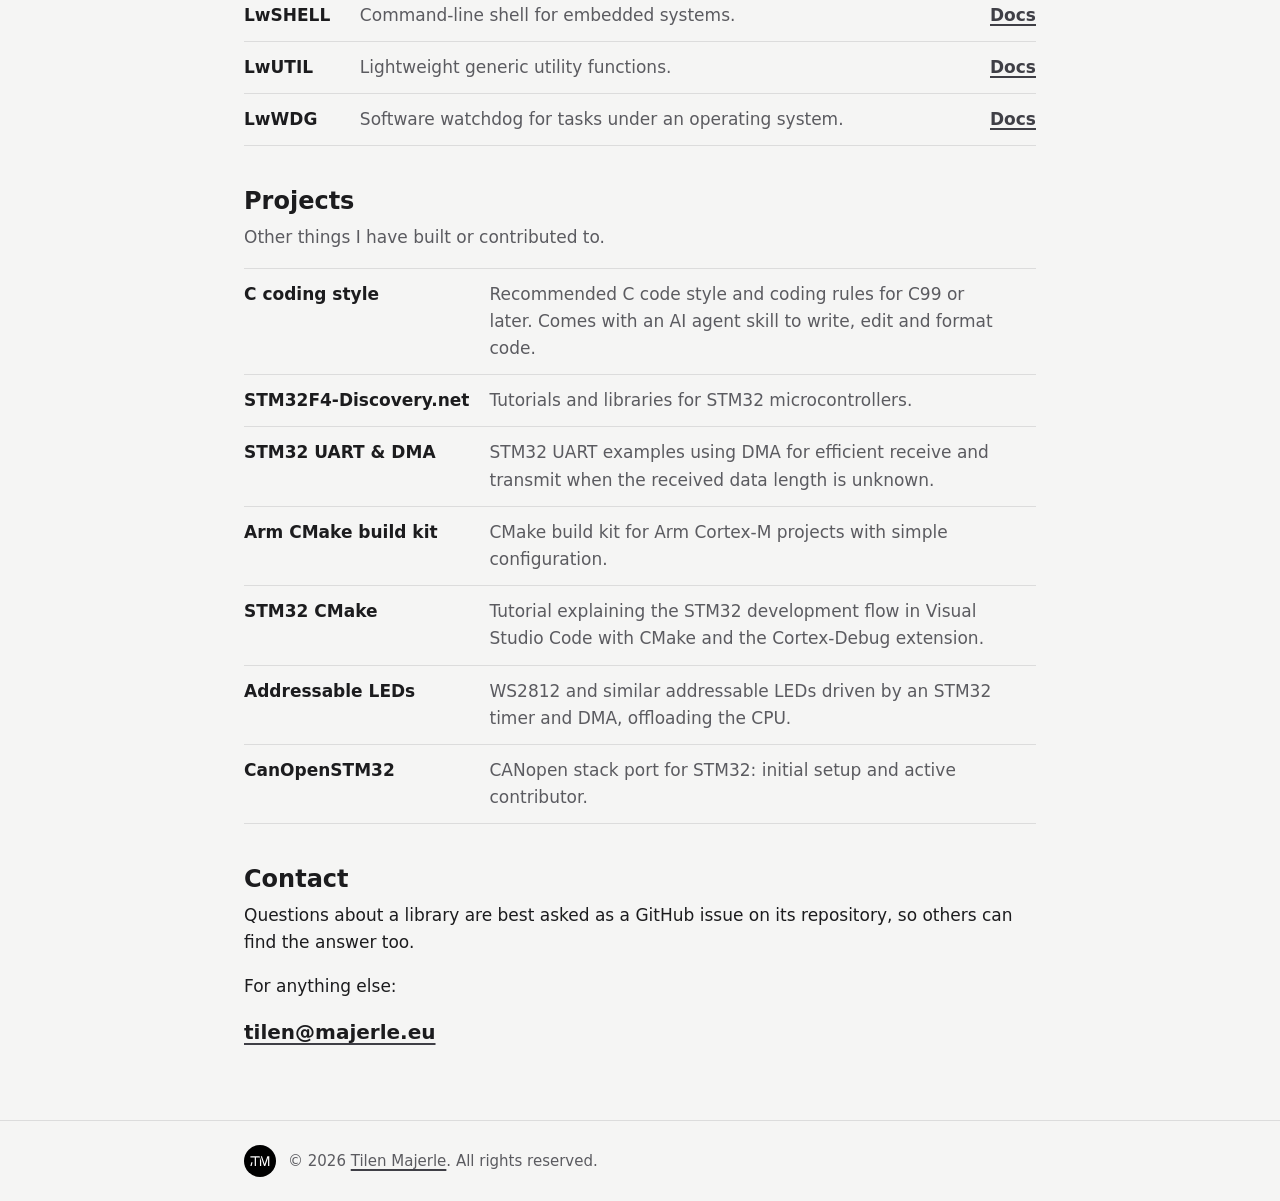
==== commit aa6349d6: "add text with hidden mode" ====
--- a/index.html
+++ b/index.html
@@ -21,7 +21,7 @@
     <meta property="og:site_name" content="Tilen Majerle">
     <meta property="og:title" content="Tilen Majerle - STM32 &amp; embedded C libraries">
     <meta property="og:description"
-        content="STM32 product marketing at STMicroelectronics. Author of lightweight C libraries for microcontrollers: LwRB, LwESP, LwJSON, LwGPS, LwMEM and more.">
+        content="STM32 Product marketing at STMicroelectronics. Author of lightweight C libraries for microcontrollers: LwRB, LwESP, LwJSON, LwGPS, LwMEM and more.">
     <meta property="og:url" content="https://majerle.eu/">
     <meta property="og:locale" content="en_US">
     <meta property="profile:first_name" content="Tilen">
@@ -35,11 +35,13 @@
     <meta name="twitter:image:alt" content="Tilen Majerle logo">
     <meta name="twitter:title" content="Tilen Majerle - STM32 &amp; embedded C libraries">
     <meta name="twitter:description"
-        content="Senior Manager, STM32 Mainstream Product marketing at STMicroelectronics. Author of lightweight C libraries for microcontrollers: LwRB, LwESP, LwJSON, LwGPS, LwMEM and more.">
+        content="Senior Manager, STM32 Mainstream Product Marketing at STMicroelectronics. Author of lightweight C libraries for microcontrollers: LwRB, LwESP, LwJSON, LwGPS, LwMEM and more.">
 
     <link rel="icon" href="favicon.svg" type="image/svg+xml">
     <link rel="me" href="https://github.com/MaJerle">
     <link rel="me" href="https://www.linkedin.com/in/tilen-majerle-85a6977/">
+
+    <link rel="sitemap" type="application/xml" href="https://majerle.eu/sitemap.xml">
 
     <link rel="preconnect" href="https://api.github.com" crossorigin>
 
@@ -53,18 +55,27 @@
     "@context": "https://schema.org",
     "@graph": [
       {
+        "@type": "WebSite",
+        "@id": "https://majerle.eu/#website",
+        "url": "https://majerle.eu/",
+        "name": "Tilen Majerle",
+        "alternateName": "majerle.eu",
+        "publisher": { "@id": "https://majerle.eu/#person" }
+      },
+      {
         "@type": "ProfilePage",
         "@id": "https://majerle.eu/#page",
         "url": "https://majerle.eu/",
         "name": "Tilen Majerle - personal website",
         "inLanguage": "en",
-        "dateModified": "2026-11-01",
+        "isPartOf": { "@id": "https://majerle.eu/#website" },
         "mainEntity": { "@id": "https://majerle.eu/#person" }
       },
       {
         "@type": "Person",
         "@id": "https://majerle.eu/#person",
         "name": "Tilen Majerle",
+        "alternateName": "Tilen MAJERLE",
         "givenName": "Tilen",
         "familyName": "Majerle",
         "url": "https://majerle.eu/",
@@ -131,7 +142,8 @@
                 fetchpriority="high" decoding="async">
             <div class="hero-text">
                 <h1 class="hero-name">
-                    <img class="hero-logo" src="img/logo-full.png" alt="Tilen Majerle" width="800" height="385">
+                    <img class="hero-logo" src="img/logo-full.png" alt="" width="800" height="385">
+                    <span class="visually-hidden" style="display: none;">Tilen Majerle</span>
                 </h1>
                 <p class="hero-role">
                     Senior Manager, Product Marketing<br />STM32 Mainstream microcontrollers at
@@ -151,7 +163,7 @@
     <main id="main">
         <section class="wrap about" aria-labelledby="about-title">
             <h2 id="about-title">About</h2>
-            <p>Embedded systems enthusiast and active STM32 application developer.</p>
+            <p>Tilen Majerle, an embedded systems enthusiast and active STM32 application developer.</p>
             <p>Over the years, I have written many small, dependency-free C libraries for microcontrollers: parsers,
                 buffers, memory managers and protocol stacks that are easy to use and fit on devices with only a few
                 kilobytes of RAM.</p>
@@ -364,7 +376,7 @@
     <footer class="footer">
         <div class="wrap footer-row">
             <img class="footer-logo" src="img/logo-mark.svg" alt="" width="32" height="32">
-            <p>© 2026 Tilen Majerle. All rights reserved.</p>
+            <p>© 2026 <a href="https://majerle.eu/">Tilen Majerle</a>. All rights reserved.</p>
         </div>
     </footer>
 </body>
--- a/css/style.css
+++ b/css/style.css
@@ -10,13 +10,15 @@
   --band-bottom: #1f1f22;
   --band-ink: #f4f4f5;
   --band-muted: #b9b9be;
-  --band-accent: #a8a8ad;   /* rule and ring on the graphite band */
-  --accent: #3f3f46;        /* link underlines, stars on light background */
+  --band-accent: #a8a8ad; /* rule and ring on the graphite band */
+  --accent: #3f3f46; /* link underlines, stars on light background */
   --chip: rgb(28 28 30 / 6%);
   --focus: #52525b;
-  --logo-filter: none;      /* logo artwork is black on transparent */
-
-  --font: system-ui, -apple-system, "Segoe UI", Roboto, "Helvetica Neue", Arial, sans-serif;
+  --logo-filter: none; /* logo artwork is black on transparent */
+
+  --font:
+    system-ui, -apple-system, "Segoe UI", Roboto, "Helvetica Neue", Arial,
+    sans-serif;
   --measure: 52rem;
   color-scheme: light dark;
 }
@@ -115,7 +117,11 @@
    Graphite band with the portrait sitting on the silver rule on wide screens. */
 .hero {
   background: var(--band);
-  background-image: linear-gradient(160deg, var(--band-top), var(--band-bottom));
+  background-image: linear-gradient(
+    160deg,
+    var(--band-top),
+    var(--band-bottom)
+  );
   color: var(--band-ink);
   border-bottom: 6px solid var(--band-accent);
   padding-block: clamp(2.25rem, 7vw, 4.5rem) 2.25rem;
@@ -123,7 +129,7 @@
 
 .hero-grid {
   display: grid;
-  grid-template-columns: minmax(0, 1fr);   /* let the logo shrink on phones */
+  grid-template-columns: minmax(0, 1fr); /* let the logo shrink on phones */
   gap: 1.25rem;
   justify-items: start;
 }
@@ -204,8 +210,8 @@
     grid-column: 2;
     grid-row: 1;
     width: 13rem;
-    margin-bottom: -6.5rem;            /* drop through the silver rule */
-    border: 6px solid var(--bg);       /* cut-out ring in the page colour */
+    margin-bottom: -6.5rem; /* drop through the silver rule */
+    border: 6px solid var(--bg); /* cut-out ring in the page colour */
     box-shadow: 0 0 0 4px var(--band-accent);
     position: relative;
   }
@@ -232,7 +238,7 @@
 }
 
 .about p {
-  max-width: 34rem;   /* clears the portrait on wide screens */
+  max-width: 34rem; /* clears the portrait on wide screens */
 }
 
 .section-head {
@@ -390,3 +396,13 @@
     animation: none !important;
   }
 }
+
+/* Text for search engines and screen readers, hidden visually (matches the logo) */
+.visually-hidden {
+  position: absolute;
+  width: 1px;
+  height: 1px;
+  overflow: hidden;
+  clip-path: inset(50%);
+  white-space: nowrap;
+}
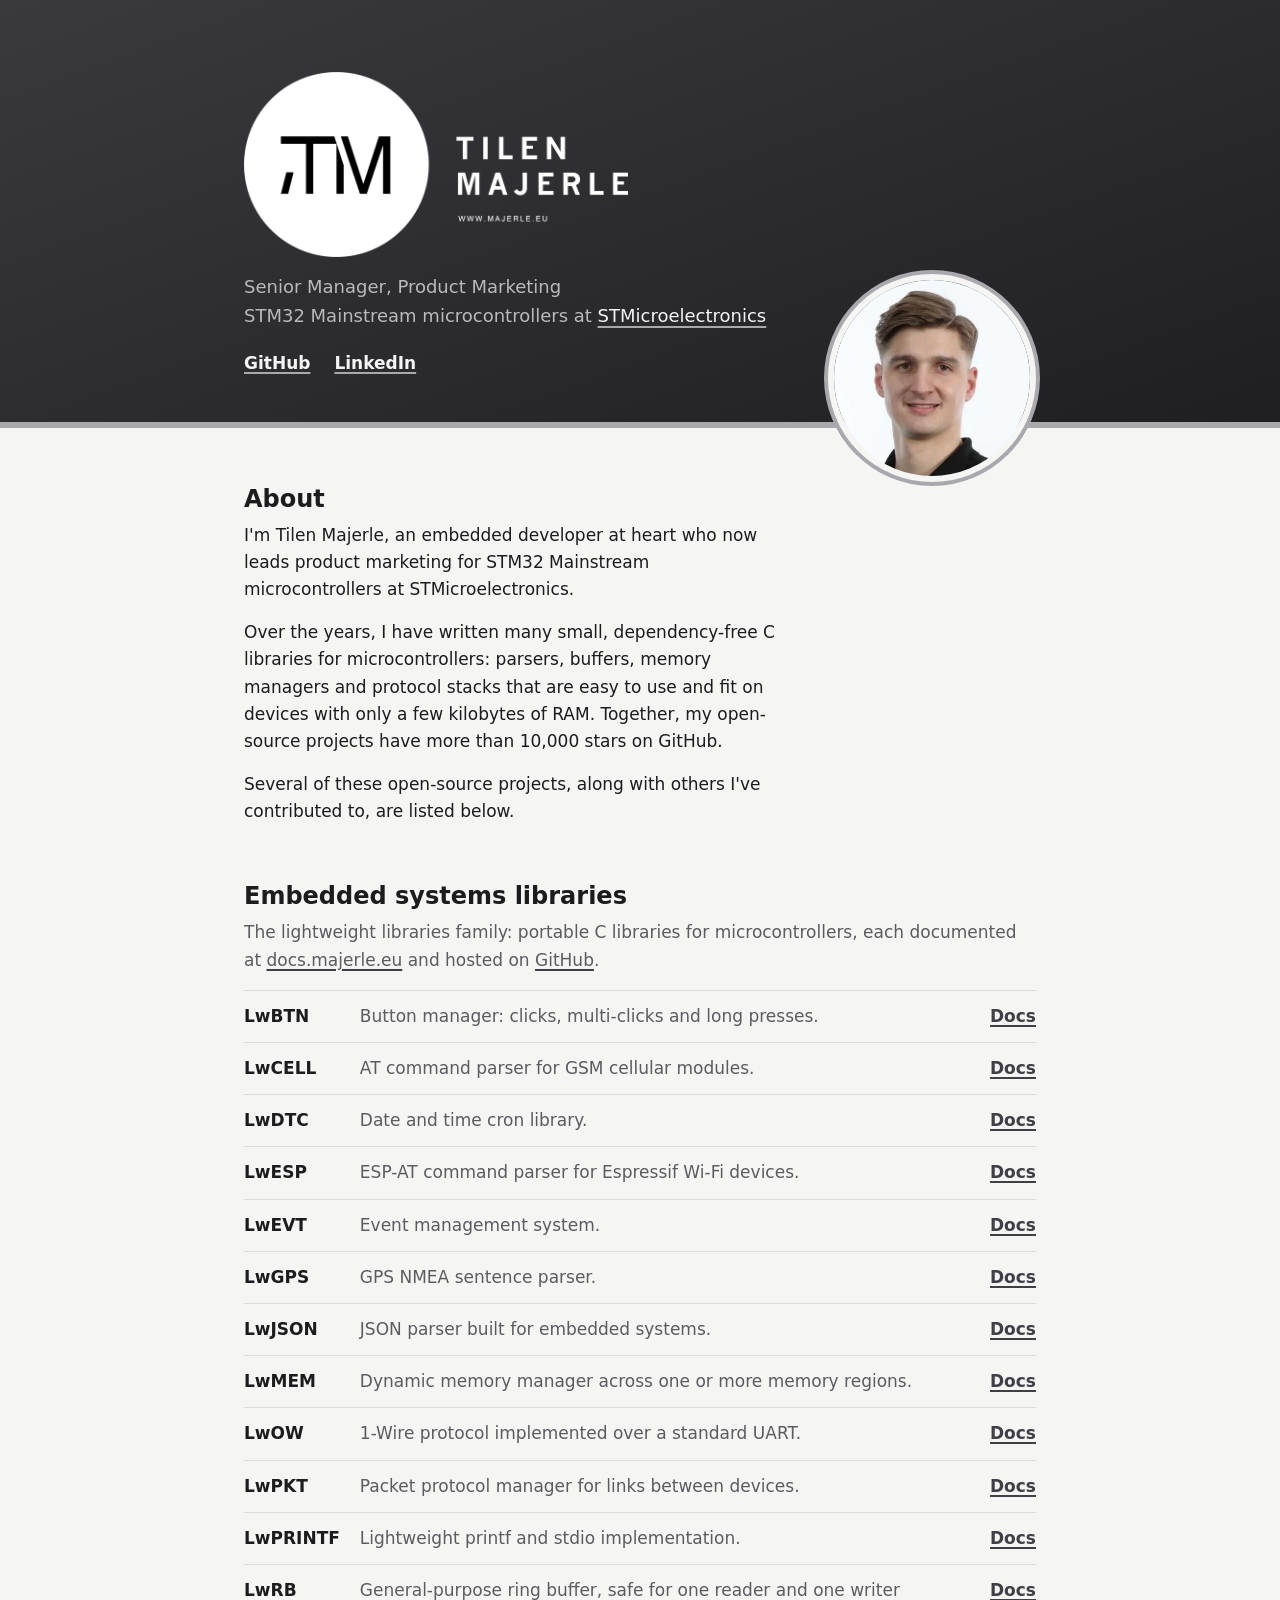
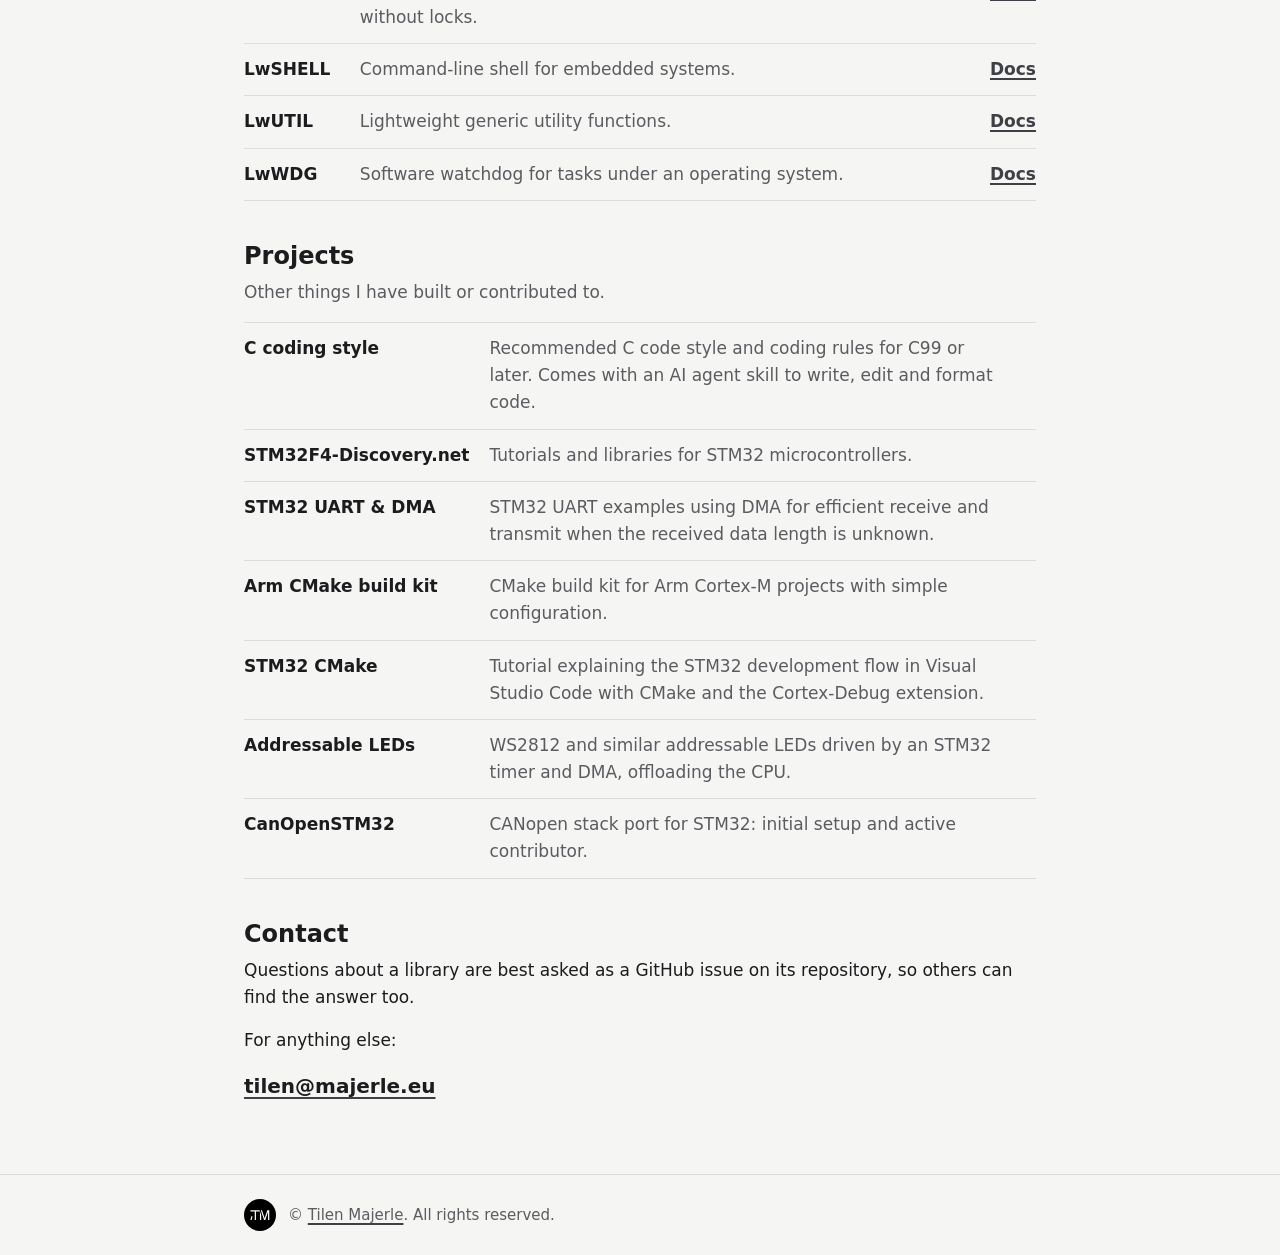
==== commit 32f5ce81: "improvements" ====
--- a/index.html
+++ b/index.html
@@ -5,9 +5,9 @@
     <meta charset="utf-8">
     <meta name="viewport" content="width=device-width, initial-scale=1">
 
-    <title>Tilen Majerle - Embedded C libraries for microcontrollers</title>
+    <title>Tilen Majerle - STM32 and embedded C libraries</title>
     <meta name="description"
-        content="Tilen Majerle, Senior Manager, Product Marketing for STM32 Mainstream microcontrollers at STMicroelectronics. Author of LwRB, LwESP, LwJSON, LwGPS and other lightweight open-source C libraries.">
+        content="Tilen Majerle, Senior Manager, Product Marketing for STM32 Mainstream microcontrollers at STMicroelectronics. Author of LwRB, LwESP, LwJSON, LwGPS and other lightweight open-source C libraries for microcontrollers.">
     <meta name="author" content="Tilen Majerle">
     <meta name="robots" content="index, follow, max-image-preview:large">
     <link rel="canonical" href="https://majerle.eu/">
@@ -19,9 +19,9 @@
     <!-- Open Graph / social previews -->
     <meta property="og:type" content="profile">
     <meta property="og:site_name" content="Tilen Majerle">
-    <meta property="og:title" content="Tilen Majerle - STM32 &amp; embedded C libraries">
+    <meta property="og:title" content="Tilen Majerle - STM32 and embedded C libraries">
     <meta property="og:description"
-        content="STM32 Product marketing at STMicroelectronics. Author of lightweight C libraries for microcontrollers: LwRB, LwESP, LwJSON, LwGPS, LwMEM and more.">
+        content="Tilen Majerle, Senior Manager, Product Marketing for STM32 Mainstream microcontrollers at STMicroelectronics. Author of LwRB, LwESP, LwJSON, LwGPS and other lightweight open-source C libraries for microcontrollers.">
     <meta property="og:url" content="https://majerle.eu/">
     <meta property="og:locale" content="en_US">
     <meta property="profile:first_name" content="Tilen">
@@ -33,19 +33,18 @@
     <meta name="twitter:card" content="summary_large_image">
     <meta name="twitter:image" content="https://majerle.eu/img/og-image.png">
     <meta name="twitter:image:alt" content="Tilen Majerle logo">
-    <meta name="twitter:title" content="Tilen Majerle - STM32 &amp; embedded C libraries">
+    <meta name="twitter:title" content="Tilen Majerle - STM32 and embedded C libraries">
     <meta name="twitter:description"
-        content="Senior Manager, STM32 Mainstream Product Marketing at STMicroelectronics. Author of lightweight C libraries for microcontrollers: LwRB, LwESP, LwJSON, LwGPS, LwMEM and more.">
-
+        content="Tilen Majerle, Senior Manager, Product Marketing for STM32 Mainstream microcontrollers at STMicroelectronics. Author of LwRB, LwESP, LwJSON, LwGPS and other lightweight open-source C libraries for microcontrollers.">
+
+    <link rel="icon" href="favicon.ico" sizes="48x48">
     <link rel="icon" href="favicon.svg" type="image/svg+xml">
+    <link rel="apple-touch-icon" href="apple-touch-icon.png">
     <link rel="me" href="https://github.com/MaJerle">
     <link rel="me" href="https://www.linkedin.com/in/tilen-majerle-85a6977/">
 
-    <link rel="sitemap" type="application/xml" href="https://majerle.eu/sitemap.xml">
-
     <link rel="preconnect" href="https://api.github.com" crossorigin>
 
-    <link rel="preload" href="img/tilen.png" as="image" fetchpriority="high">
     <link rel="stylesheet" href="css/style.css">
     <script src="js/main.js" defer></script>
 
@@ -79,7 +78,8 @@
         "givenName": "Tilen",
         "familyName": "Majerle",
         "url": "https://majerle.eu/",
-        "image": "https://majerle.eu/img/tilen.png",
+        "image": "https://majerle.eu/img/tilen.webp",
+        "description": "Senior Manager, Product Marketing for STM32 Mainstream microcontrollers at STMicroelectronics and author of lightweight open-source C libraries for microcontrollers.",
         "jobTitle": "Senior Manager, Product Marketing, STM32 Mainstream microcontrollers",
         "worksFor": {
           "@type": "Organization",
@@ -138,12 +138,11 @@
 
     <header class="hero">
         <div class="wrap hero-grid">
-            <img class="hero-photo" src="img/tilen.png" alt="Portrait of Tilen Majerle" width="320" height="320"
-                fetchpriority="high" decoding="async">
+            <img class="hero-photo" src="img/tilen.webp" alt="Portrait of Tilen Majerle" width="295" height="295"
+                fetchpriority="high">
             <div class="hero-text">
                 <h1 class="hero-name">
-                    <img class="hero-logo" src="img/logo-full.png" alt="" width="800" height="385">
-                    <span class="visually-hidden" style="display: none;">Tilen Majerle</span>
+                    <img class="hero-logo" src="img/logo-full.png" alt="Tilen Majerle" width="800" height="385">
                 </h1>
                 <p class="hero-role">
                     Senior Manager, Product Marketing<br />STM32 Mainstream microcontrollers at
@@ -163,10 +162,11 @@
     <main id="main">
         <section class="wrap about" aria-labelledby="about-title">
             <h2 id="about-title">About</h2>
-            <p>Tilen Majerle, an embedded systems enthusiast and active STM32 application developer.</p>
+            <p>I'm Tilen Majerle, an embedded developer at heart who now leads product marketing for STM32
+                Mainstream microcontrollers at STMicroelectronics.</p>
             <p>Over the years, I have written many small, dependency-free C libraries for microcontrollers: parsers,
                 buffers, memory managers and protocol stacks that are easy to use and fit on devices with only a few
-                kilobytes of RAM.</p>
+                kilobytes of RAM. Together, my open-source projects have more than 10,000 stars on GitHub.</p>
             <p>Several of these open-source projects, along with others I've contributed to, are listed below.</p>
         </section>
 
@@ -177,8 +177,8 @@
             </div>
             <p class="section-intro">
                 The lightweight libraries family: portable C libraries for microcontrollers, each documented
-                at <a href="https://docs.majerle.eu/">docs.majerle.eu</a> and hosted on <a
-                    href="https://github.com/MaJerle">GitHub</a>.
+                at <a href="https://docs.majerle.eu/" target="_blank" rel="noopener">docs.majerle.eu</a> and hosted
+                on <a href="https://github.com/MaJerle" target="_blank" rel="noopener">GitHub</a>.
             </p>
 
             <!-- Keep alphabetical. Every GitHub link needs a .repo-stars with data-repo="owner/name". -->
@@ -188,7 +188,7 @@
                         href="https://github.com/MaJerle/lwbtn">LwBTN</a>
                     <p class="repo-desc">Button manager: clicks, multi-clicks and long presses.</p>
                     <span class="repo-stars" data-repo="MaJerle/lwbtn"></span>
-                    <a class="repo-docs" href="https://docs.majerle.eu/projects/lwbtn/en/latest/"
+                    <a class="repo-docs" target="_blank" rel="noopener" href="https://docs.majerle.eu/projects/lwbtn/en/latest/"
                         aria-label="LwBTN documentation">Docs</a>
                 </li>
                 <li class="repo" data-name="lwcell">
@@ -196,7 +196,7 @@
                         href="https://github.com/MaJerle/lwcell">LwCELL</a>
                     <p class="repo-desc">AT command parser for GSM cellular modules.</p>
                     <span class="repo-stars" data-repo="MaJerle/lwcell"></span>
-                    <a class="repo-docs" href="https://docs.majerle.eu/projects/lwcell/en/latest/"
+                    <a class="repo-docs" target="_blank" rel="noopener" href="https://docs.majerle.eu/projects/lwcell/en/latest/"
                         aria-label="LwCELL documentation">Docs</a>
                 </li>
                 <li class="repo" data-name="lwdtc">
@@ -204,7 +204,7 @@
                         href="https://github.com/MaJerle/lwdtc">LwDTC</a>
                     <p class="repo-desc">Date and time cron library.</p>
                     <span class="repo-stars" data-repo="MaJerle/lwdtc"></span>
-                    <a class="repo-docs" href="https://docs.majerle.eu/projects/lwdtc/en/latest/"
+                    <a class="repo-docs" target="_blank" rel="noopener" href="https://docs.majerle.eu/projects/lwdtc/en/latest/"
                         aria-label="LwDTC documentation">Docs</a>
                 </li>
                 <li class="repo" data-name="lwesp">
@@ -212,7 +212,7 @@
                         href="https://github.com/MaJerle/lwesp">LwESP</a>
                     <p class="repo-desc">ESP-AT command parser for Espressif Wi-Fi devices.</p>
                     <span class="repo-stars" data-repo="MaJerle/lwesp"></span>
-                    <a class="repo-docs" href="https://docs.majerle.eu/projects/lwesp/en/latest/"
+                    <a class="repo-docs" target="_blank" rel="noopener" href="https://docs.majerle.eu/projects/lwesp/en/latest/"
                         aria-label="LwESP documentation">Docs</a>
                 </li>
                 <li class="repo" data-name="lwevt">
@@ -220,7 +220,7 @@
                         href="https://github.com/MaJerle/lwevt">LwEVT</a>
                     <p class="repo-desc">Event management system.</p>
                     <span class="repo-stars" data-repo="MaJerle/lwevt"></span>
-                    <a class="repo-docs" href="https://docs.majerle.eu/projects/lwevt/en/latest/"
+                    <a class="repo-docs" target="_blank" rel="noopener" href="https://docs.majerle.eu/projects/lwevt/en/latest/"
                         aria-label="LwEVT documentation">Docs</a>
                 </li>
                 <li class="repo" data-name="lwgps">
@@ -228,7 +228,7 @@
                         href="https://github.com/MaJerle/lwgps">LwGPS</a>
                     <p class="repo-desc">GPS NMEA sentence parser.</p>
                     <span class="repo-stars" data-repo="MaJerle/lwgps"></span>
-                    <a class="repo-docs" href="https://docs.majerle.eu/projects/lwgps/en/latest/"
+                    <a class="repo-docs" target="_blank" rel="noopener" href="https://docs.majerle.eu/projects/lwgps/en/latest/"
                         aria-label="LwGPS documentation">Docs</a>
                 </li>
                 <li class="repo" data-name="lwjson">
@@ -236,7 +236,7 @@
                         href="https://github.com/MaJerle/lwjson">LwJSON</a>
                     <p class="repo-desc">JSON parser built for embedded systems.</p>
                     <span class="repo-stars" data-repo="MaJerle/lwjson"></span>
-                    <a class="repo-docs" href="https://docs.majerle.eu/projects/lwjson/en/latest/"
+                    <a class="repo-docs" target="_blank" rel="noopener" href="https://docs.majerle.eu/projects/lwjson/en/latest/"
                         aria-label="LwJSON documentation">Docs</a>
                 </li>
                 <li class="repo" data-name="lwmem">
@@ -244,14 +244,14 @@
                         href="https://github.com/MaJerle/lwmem">LwMEM</a>
                     <p class="repo-desc">Dynamic memory manager across one or more memory regions.</p>
                     <span class="repo-stars" data-repo="MaJerle/lwmem"></span>
-                    <a class="repo-docs" href="https://docs.majerle.eu/projects/lwmem/en/latest/"
+                    <a class="repo-docs" target="_blank" rel="noopener" href="https://docs.majerle.eu/projects/lwmem/en/latest/"
                         aria-label="LwMEM documentation">Docs</a>
                 </li>
                 <li class="repo" data-name="lwow">
                     <a class="repo-name" target="_blank" rel="noopener" href="https://github.com/MaJerle/lwow">LwOW</a>
                     <p class="repo-desc">1-Wire protocol implemented over a standard UART.</p>
                     <span class="repo-stars" data-repo="MaJerle/lwow"></span>
-                    <a class="repo-docs" href="https://docs.majerle.eu/projects/lwow/en/latest/"
+                    <a class="repo-docs" target="_blank" rel="noopener" href="https://docs.majerle.eu/projects/lwow/en/latest/"
                         aria-label="LwOW documentation">Docs</a>
                 </li>
                 <li class="repo" data-name="lwpkt">
@@ -259,7 +259,7 @@
                         href="https://github.com/MaJerle/lwpkt">LwPKT</a>
                     <p class="repo-desc">Packet protocol manager for links between devices.</p>
                     <span class="repo-stars" data-repo="MaJerle/lwpkt"></span>
-                    <a class="repo-docs" href="https://docs.majerle.eu/projects/lwpkt/en/latest/"
+                    <a class="repo-docs" target="_blank" rel="noopener" href="https://docs.majerle.eu/projects/lwpkt/en/latest/"
                         aria-label="LwPKT documentation">Docs</a>
                 </li>
                 <li class="repo" data-name="lwprintf">
@@ -267,7 +267,7 @@
                         href="https://github.com/MaJerle/lwprintf">LwPRINTF</a>
                     <p class="repo-desc">Lightweight printf and stdio implementation.</p>
                     <span class="repo-stars" data-repo="MaJerle/lwprintf"></span>
-                    <a class="repo-docs" href="https://docs.majerle.eu/projects/lwprintf/en/latest/"
+                    <a class="repo-docs" target="_blank" rel="noopener" href="https://docs.majerle.eu/projects/lwprintf/en/latest/"
                         aria-label="LwPRINTF documentation">Docs</a>
                 </li>
                 <li class="repo" data-name="lwrb">
@@ -275,7 +275,7 @@
                     <p class="repo-desc">General-purpose ring buffer, safe for one reader and one writer without locks.
                     </p>
                     <span class="repo-stars" data-repo="MaJerle/lwrb"></span>
-                    <a class="repo-docs" href="https://docs.majerle.eu/projects/lwrb/en/latest/"
+                    <a class="repo-docs" target="_blank" rel="noopener" href="https://docs.majerle.eu/projects/lwrb/en/latest/"
                         aria-label="LwRB documentation">Docs</a>
                 </li>
                 <li class="repo" data-name="lwshell">
@@ -283,7 +283,7 @@
                         href="https://github.com/MaJerle/lwshell">LwSHELL</a>
                     <p class="repo-desc">Command-line shell for embedded systems.</p>
                     <span class="repo-stars" data-repo="MaJerle/lwshell"></span>
-                    <a class="repo-docs" href="https://docs.majerle.eu/projects/lwshell/en/latest/"
+                    <a class="repo-docs" target="_blank" rel="noopener" href="https://docs.majerle.eu/projects/lwshell/en/latest/"
                         aria-label="LwSHELL documentation">Docs</a>
                 </li>
                 <li class="repo" data-name="lwutil">
@@ -291,7 +291,7 @@
                         href="https://github.com/MaJerle/lwutil">LwUTIL</a>
                     <p class="repo-desc">Lightweight generic utility functions.</p>
                     <span class="repo-stars" data-repo="MaJerle/lwutil"></span>
-                    <a class="repo-docs" href="https://docs.majerle.eu/projects/lwutil/en/latest/"
+                    <a class="repo-docs" target="_blank" rel="noopener" href="https://docs.majerle.eu/projects/lwutil/en/latest/"
                         aria-label="LwUTIL documentation">Docs</a>
                 </li>
                 <li class="repo" data-name="lwwdg">
@@ -299,7 +299,7 @@
                         href="https://github.com/MaJerle/lwwdg">LwWDG</a>
                     <p class="repo-desc">Software watchdog for tasks under an operating system.</p>
                     <span class="repo-stars" data-repo="MaJerle/lwwdg"></span>
-                    <a class="repo-docs" href="https://docs.majerle.eu/projects/lwwdg/en/latest/"
+                    <a class="repo-docs" target="_blank" rel="noopener" href="https://docs.majerle.eu/projects/lwwdg/en/latest/"
                         aria-label="LwWDG documentation">Docs</a>
                 </li>
             </ul>
@@ -376,7 +376,7 @@
     <footer class="footer">
         <div class="wrap footer-row">
             <img class="footer-logo" src="img/logo-mark.svg" alt="" width="32" height="32">
-            <p>© 2026 <a href="https://majerle.eu/">Tilen Majerle</a>. All rights reserved.</p>
+            <p>© <a href="https://majerle.eu/">Tilen Majerle</a>. All rights reserved.</p>
         </div>
     </footer>
 </body>
--- a/css/style.css
+++ b/css/style.css
@@ -397,12 +397,12 @@
   }
 }
 
-/* Text for search engines and screen readers, hidden visually (matches the logo) */
-.visually-hidden {
-  position: absolute;
-  width: 1px;
-  height: 1px;
-  overflow: hidden;
-  clip-path: inset(50%);
-  white-space: nowrap;
-}
+/* ---------- 404 page ---------- */
+.not-found {
+  padding-block: 4rem;
+}
+
+.not-found h1 {
+  margin: 0 0 0.5rem;
+  font-size: 2rem;
+}
